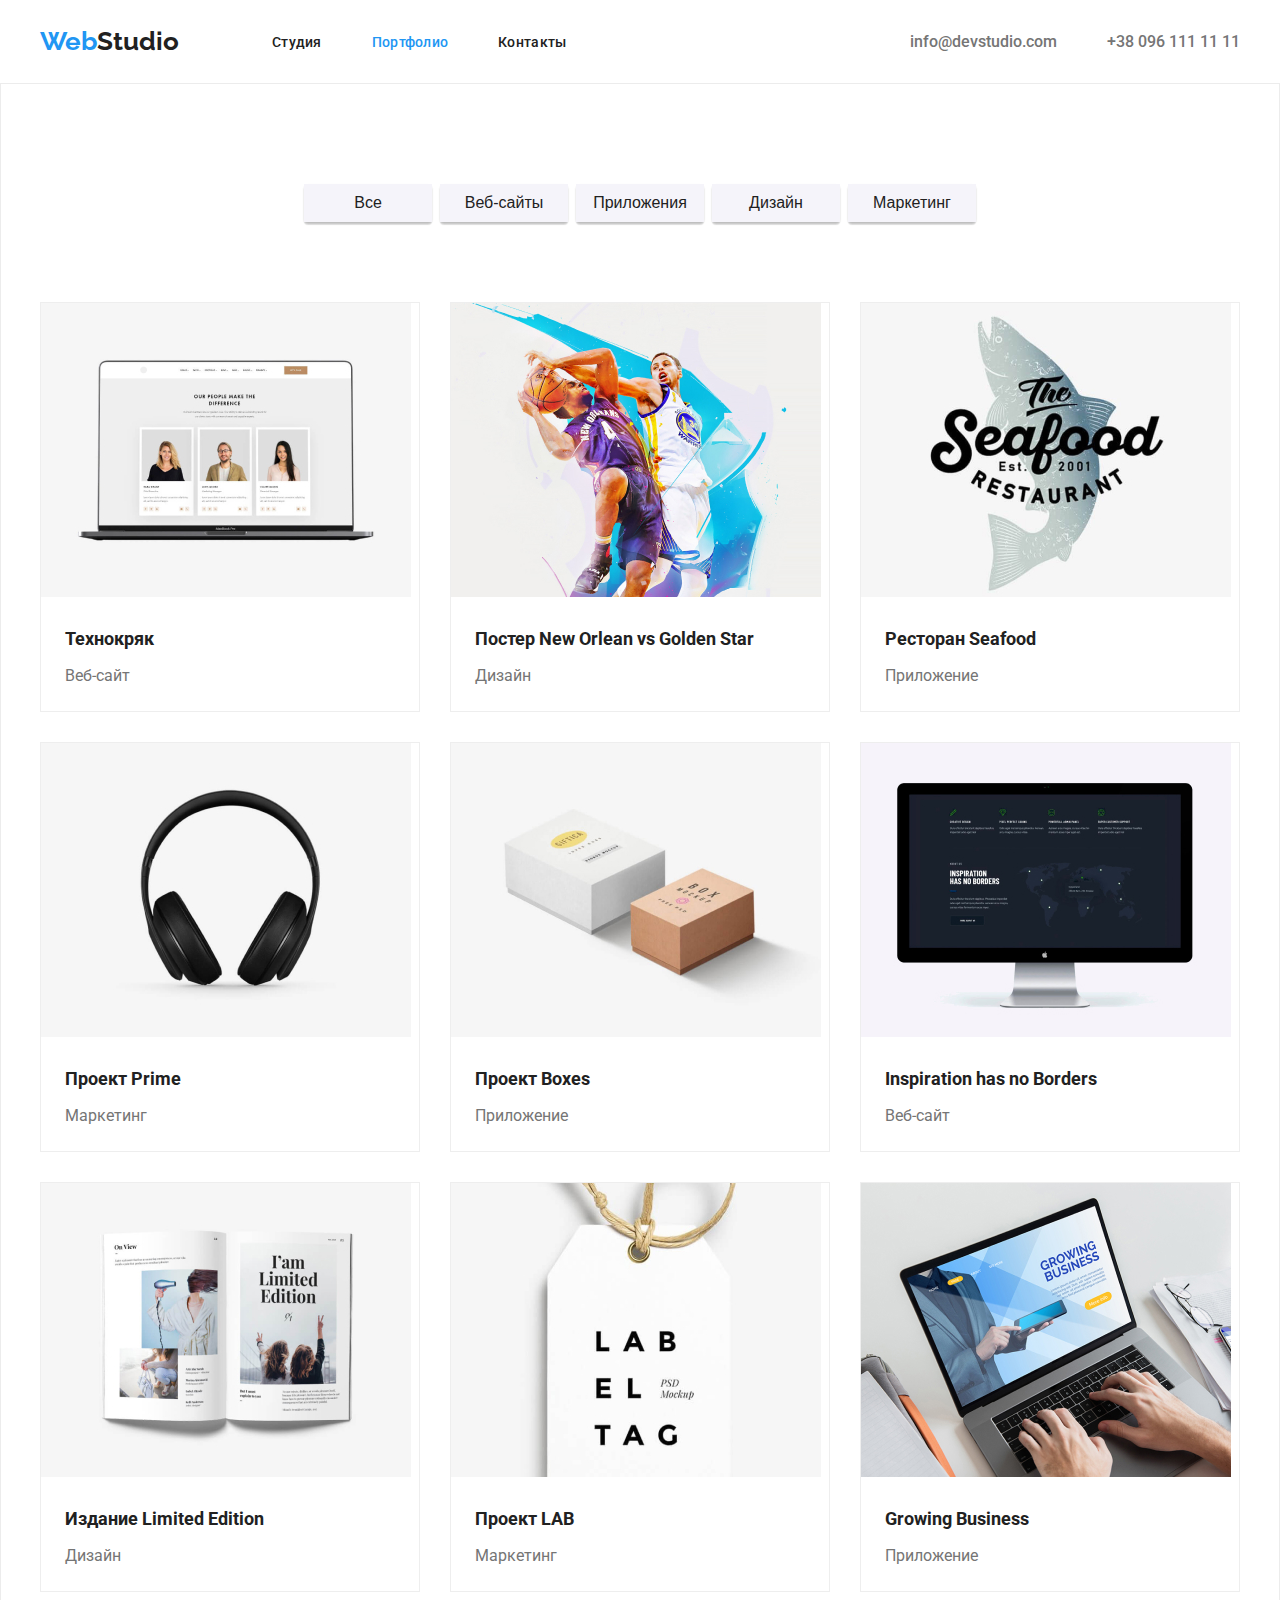
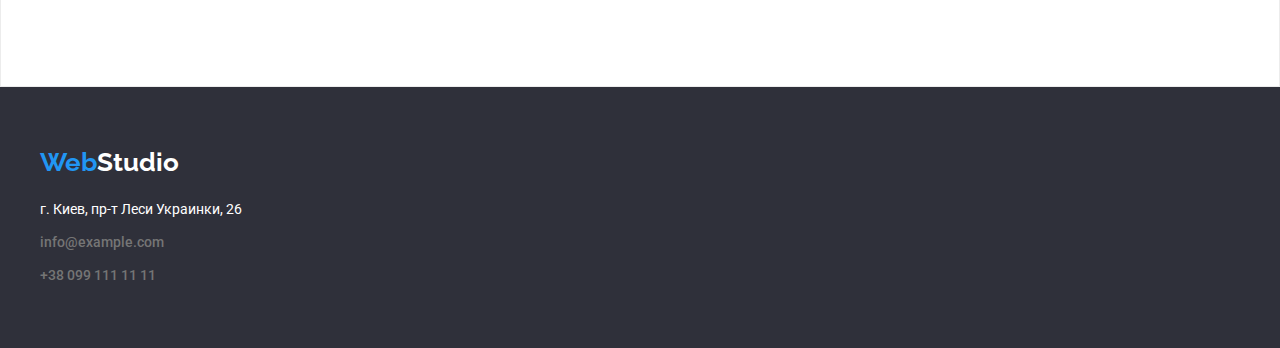
==== portfolio.html @ 423168de "delaet klonirovanie iz repoz. 03" ====
<!DOCTYPE html>
<html lang="en">

<head>
    <meta charset="UTF-8" />
    <meta name="viewport" content="width=device-width, initial-scale=1.0" />
    <title>portfolio</title>
    <link rel="stylesheet" href="https://cdnjs.cloudflare.com/ajax/libs/modern-normalize/1.0.0/modern-normalize.css"
        integrity="sha512-Zx6MlUMKSVJoQ+83OwhdILe8cSEsCzfqThJd7J/VA2UrK6Ctj85p+xzqfyuNXE5B1k25uUdmJ2OzItbBy9GHAQ=="
        crossorigin="anonymous" />
    <link href="https://fonts.googleapis.com/css2?family=Raleway:wght@700&family=Roboto:wght@400;500;700&display=swap"
        rel="stylesheet">
    <link rel="stylesheet" href="css/style.css" />
</head>

<body>
    
    <!--SHAPKA-->
    

    <header class="header">
        <div class="container">
        <div class="nav">
            <nav class="main-nav">
                <a href=""><span class="web">Web</span><span class="high-studio">Studio</span></a>
                <ul class="site-navi list">
                    <li class="item"><a class="link" href="./index.html">Студия</a></li>
                    <li class="item"><a class="link" href=""><span class="second-navi">Портфолио</span></a></li>
                    <li class="item"><a class="link" href="">Контакты</a></li>
                </ul>
            </nav>
            <ul class="link-type list">
                <li class="item"><a class="link" href="mailto:info@devstudio.com">info@devstudio.com</a></li>
                <li class="item"><a class="link" href="tel:+380961111111">+38 096 111 11 11</a></li>
            </ul>
        </div>
        </div>
    </header>
  



    
    <main>
        <!--PORTFOLIO-->
        <section class="primery-main">
            <div class="container">
                    
                        <h1 class="skryt">skroi menya</h1>
                        <ul class="main-list list">
                            <li class="main-item"><button class="main-list-filtr">Все</button></li>
                            <li class="main-item"><button class="main-list-filtr">Веб-сайты</button></li>
                            <li class="main-item"><button class="main-list-filtr">Приложения</button></li>
                            <li class="main-item"><button class="main-list-filtr">Дизайн</button></li>
                            <li class="main-item"><button class="main-list-filtr">Маркетинг</button></li>
                        </ul>
                
               <div class="div-foto">
                    <ul class="main-foto list">
                        <li><a href="">
                                <img src="./images/potrfolio/img.jpg" alt="фотки на ноутбуке">
                                <h2 class="tovar">Технокряк</h2>
                                <p class="put-tovara">Веб-сайт</p>
                            </a>
                        </li>
                        <li><a href="">
                                <img src="./images/potrfolio/img(1).jpg" alt="это баскетболисты">
                                <h2 class="tovar">Постер New Orlean vs Golden Star</h2>
                                <p class="put-tovara">Дизайн</p>
                            </a>
                        </li>
                        <li><a href="">
                                <img src="./images/potrfolio/img(2).jpg" alt="логотип ресторана">
                                <h2 class="tovar">Ресторан Seafood</h2>
                                <p class="put-tovara">Приложение</p>
                            </a>
                        </li>
                        <li><a href="">
                                <img src="./images/potrfolio/img(3).jpg" alt="наушники">
                                <h2 class="tovar">Проект Prime</h2>
                                <p class="put-tovara">Маркетинг</p>
                            </a>
                        </li>
                        <li><a href="">
                                <img src="./images/potrfolio/img(4).jpg" alt="коробки">
                                <h2 class="tovar">Проект Boxes</h2>
                                <p class="put-tovara">Приложение</p>
                            </a>
                        </li>
                        <li><a href="">
                                <img src="./images/potrfolio/img(5).jpg" alt="компьютр">
                                <h2 class="tovar">Inspiration has no Borders</h2>
                                <p class="put-tovara">Веб-сайт</p>
                            </a>
                        </li>
                        <li><a href="">
                                <img src="./images/potrfolio/img(6).jpg" alt="открытая книга">
                                <h2 class="tovar">Издание Limited Edition</h2>
                                <p class="put-tovara">Дизайн</p>
                            </a>
                        </li>
                        <li><a href="">
                                <img src="./images/potrfolio/img(7).jpg" alt="бумажная этикетка">
                                <h2 class="tovar">Проект LAB</h2>
                                <p class="put-tovara">Маркетинг</p>
                            </a>
                        </li>
                        <li><a href="">
                                <img src="./images/potrfolio/img(8).jpg" alt="рука на клавиатуре">
                                <h2 class="tovar">Growing Business</h2>
                                <p class="put-tovara">Приложение</p>
                            </a>
                        </li>
                    </ul>
               </div>
            </div>

        </section>
    </main>
    <!--KONEC-->

  
            <footer>
                <div class="container">
                    <a href="index.html"><span class="web">Web</span><span class="under-studio">Studio</span></a>
                    <address class="street">
                        г. Киев, пр-т Леси Украинки, 26
                        <ul class="link-info list">
                            <li><a class="link" href="mailto:info@example.com">info@example.com</a></li>
                            <li><a class="link" href="tel:+380961111111">+38 099 111 11 11</a></li>
                        </ul>
                    </address>
                </div>
            </footer>
       
</body>

</html>
---- css/style.css ----
.skryt {
  display: none;
}

body {
  margin: 0;
}

body {
  font-family: Roboto;
}

.container {
  width: 1200px;
  padding-left: 15px;
  padding-right: 15px;
  margin-left: auto;
  margin-right: auto;
}

:root {
  --primery-text-color: #757575;
  --primery-title-color: #212121;
  --logo-color: #2196f3;
}

.list {
  list-style-type: none;
}

h1,
h2,
h3,
h4,
h5,
h6 {
  font-family: Roboto;
}

.konec .link {
  font-style: normal;
}

a {
  font-family: Roboto;
  text-decoration: none;
}
.header {
  background-color: #fff;
}

.web {
  color: var(--logo-color);
  font-family: Raleway;
  font-weight: bold;
  font-size: 26px;
  line-height: 1.192;
}
.high-studio {
  color: var(--primery-title-color);
  font-family: Raleway;
  font-weight: bold;
  font-size: 26px;
  line-height: 1.192;
  margin-right: 93px;
}

.under-studio {
  color: #fff;
  font-family: Raleway;
  font-weight: bold;
  font-size: 26px;
  line-height: 1.192;
}

.nav {
  display: inline-block;
  display: flex;
  align-items: center;
}

.main-nav {
  display: flex;
  align-items: center;
}

.site-navi {
  display: flex;
  margin: 0;
  padding: 0;
}

.site-navi li {
  margin-right: 50px;
  padding-top: 32px;
  padding-bottom: 32px;
}

.site-navi .item:last-child {
  margin-right: 0;
}

.site-navi a {
  color: var(--primery-title-color);
}

.site-navi .link {
  font-weight: 500;
  font-size: 14px;
  line-height: 1.142;
  letter-spacing: 0.02em;
}

.site-navi .link:hover,
.link-type .link:focus {
  color: var(--logo-color);
}

.link-type {
  display: flex;
  margin-left: auto;
  margin-top: 0;
  margin-bottom: 0;
  padding-left: 0;
}

.link-type .link {
  font-weight: 500;
}

.link-type .item {
  margin-right: 50px;
}

.link-type .item:last-child {
  margin-right: 0;
}

.first-navi {
  color: var(--logo-color);
}

.second-navi {
  color: var(--logo-color);
}

.link-type a {
  color: var(--primery-text-color);
}

.link-type .link:hover,
.link-type .link:focus {
  color: var(--logo-color);
}

.primery-section {
  background-color: #2f303a;
}
.primery-section .order {
  color: #fff;
  background-color: var(--logo-color);
}

.order {
  padding: 10px 32px;
  border-radius: 5px;
  border: transparent;
  margin-bottom: 210px;
}

.order-type {
  text-align: center;
  margin-top: 30px;
}

.primery-div {
  width: 1230px;
  align-items: center;
  padding-left: 15px;
  padding-right: 15px;
}

.primery-title {
  font-weight: 900;
  font-size: 44px;
  line-height: 1.363;
  color: #fff;
  text-align: center;
  margin-top: 0;
  margin-bottom: 0;
  padding-top: 200px;
}

.second-section {
  background-color: #fff;
  padding-top: 94px;
  padding-bottom: 94px;
}

.second-list {
  display: flex;
  margin: 0;
  padding: 0;
}

.second-list li {
  margin-right: 30px;
}

.second-list h3 {
  width: 270px;
}

.second-list li:last-child {
  margin-right: 0;
}

.second-container {
  width: 1230px;
  padding-left: 15px;
  padding-right: 15px;
  margin: auto;
}

.second-title {
  font-weight: bold;
  font-size: 14px;
  line-height: 1.142;
}

.second-text {
  font-weight: normal;
  font-size: 14px;
  line-height: 1.714;
}

.foto-section {
  background-color: #fff;
  padding-bottom: 94px;
}

.second-big-title {
  margin-top: 0;
  margin-bottom: 0;
  font-weight: bold;
  font-size: 36px;
  line-height: 1.166;
  text-align: center;
  padding-bottom: 50px;
}

.second-item {
  display: flex;
  margin: 0;
  padding: 0;
  padding-inline-start: 0;
}

.second-item .item {
  margin-right: 30px;
}

.second-item .item:last-child {
  margin-right: 0;
}

.tretii-section {
  background-color: #f5f4fa;
  padding-top: 94px;
  padding-bottom: 94px;
}

.tretii-div {
  width: 1230px;
  padding-left: 15px;
  padding-right: 15px;
  margin: auto;
  align-items: center;
}

.tretii-section h2 {
  margin-top: 0;
  margin-bottom: 0;
  text-align: center;
  font-weight: bold;
  font-size: 36px;
  line-height: 1.166;
  text-align: center;
  padding-bottom: 50px;
}

.tretii-list {
  display: flex;
  margin: 0;
  padding: 0;
  align-items: center;
}

.team-item {
  margin-right: 30px;
  background-color: #fff;
  padding-bottom: 30px;
}

.team-item:last-child {
  margin-right: 0;
}

.name-title {
  margin-top: 0;
  margin-bottom: 0;
  text-align: center;
  padding-top: 30px;
  padding-bottom: 10px;
}

.name-text {
  margin-top: 0;
  margin-bottom: 0;
  text-align: center;
}

.name-title {
  font-weight: 500;
  font-size: 16px;
  line-height: 1.187;
}

.name-text {
  font-size: 16px;
  line-height: 1.187;
}

h2,
h3 {
  color: var(--primery-title-color);
}

p {
  color: var(--primery-text-color);
}

.primery-main {
  background-color: #fff;
  border: 1px solid #ececec;
  padding-top: 100px;

  padding-bottom: 94px;
}

.primery-div {
  width: 1230px;
  padding-left: 15px;
  padding-right: 15px;
  margin-right: auto;
  margin-left: auto;
}

.main-list {
  display: flex;
  margin: 0;
  padding: 0;
  justify-content: center;
}

.main-list li {
  box-shadow: 0px 3px 1px rgba(0, 0, 0, 0.1), 0px 1px 2px rgba(0, 0, 0, 0.08),
    0px 2px 2px rgba(0, 0, 0, 0.12);
  border-radius: 4px;
  margin-right: 8px;
}

.main-list li:last-child {
  margin-right: 0;
}

.main-list-filtr {
  width: 128px;
  height: 38px;
  font-weight: 500;
  font-size: 16px;
  line-height: 1.625;
  background-color: #f5f4fa;
  color: var(--primery-title-color);
  border: transparent;
  align-items: center;
}

.main-foto {
  display: flex;
  flex-wrap: wrap;
  margin: 0;
  padding-top: 50px;
  padding-left: 0;
  padding-right: 0;
  padding-bottom: 0;
}

.main-foto li {
  width: calc((100% - 60px) / 3);
  margin-right: 30px;
  margin-top: 30px;
  padding-bottom: 20px;
  background: #ffffff;
  border: 1px solid #eeeeee;
  box-sizing: border-box;
}

.main-foto li:nth-child(3n) {
  margin-right: 0;
}

.tovar {
  font-weight: bold;
  font-size: 18px;
  line-height: 2;
  margin-top: 0;
  margin-bottom: 0;
  padding-top: 20px;
  padding-bottom: 4px;
  padding-left: 24px;
  padding-right: 24px;
}

.put-tovara {
  font-size: 16px;
  line-height: 1.875;
  margin-top: 0;
  margin-bottom: 0;
  padding-left: 24px;
  padding-right: 24px;
}

.main-list-filtr:hover,
.main-list-filtr:focus {
  background-color: var(--logo-color);
  color: #fff;
}

footer {
  background-color: #2f303a;
  padding-bottom: 60px;
  padding-top: 60px;
}

.konec-div {
  padding-left: 15px;
  padding-right: 15px;
  margin: auto;
  padding-top: 60px;
}

address {
  font-style: normal;
}

.konec .link {
  font-style: normal;
}

.street {
  color: #fff;
  font-size: 14px;
  line-height: 1.714;
  padding-top: 20px;
  padding-bottom: 0;
  border-bottom: 0px;
}

.link-info {
  margin-top: 0;
  margin-bottom: 0;
  padding-left: 0;
}

.link-info .link {
  color: var(--primery-text-color);
  font-weight: 500;
  font-size: 14px;
  line-height: 1.714;
}

.link-info li {
  padding-top: 9px;
}

.link-info .link:hover,
.link-info .link:focus {
  color: var(--logo-color);
}
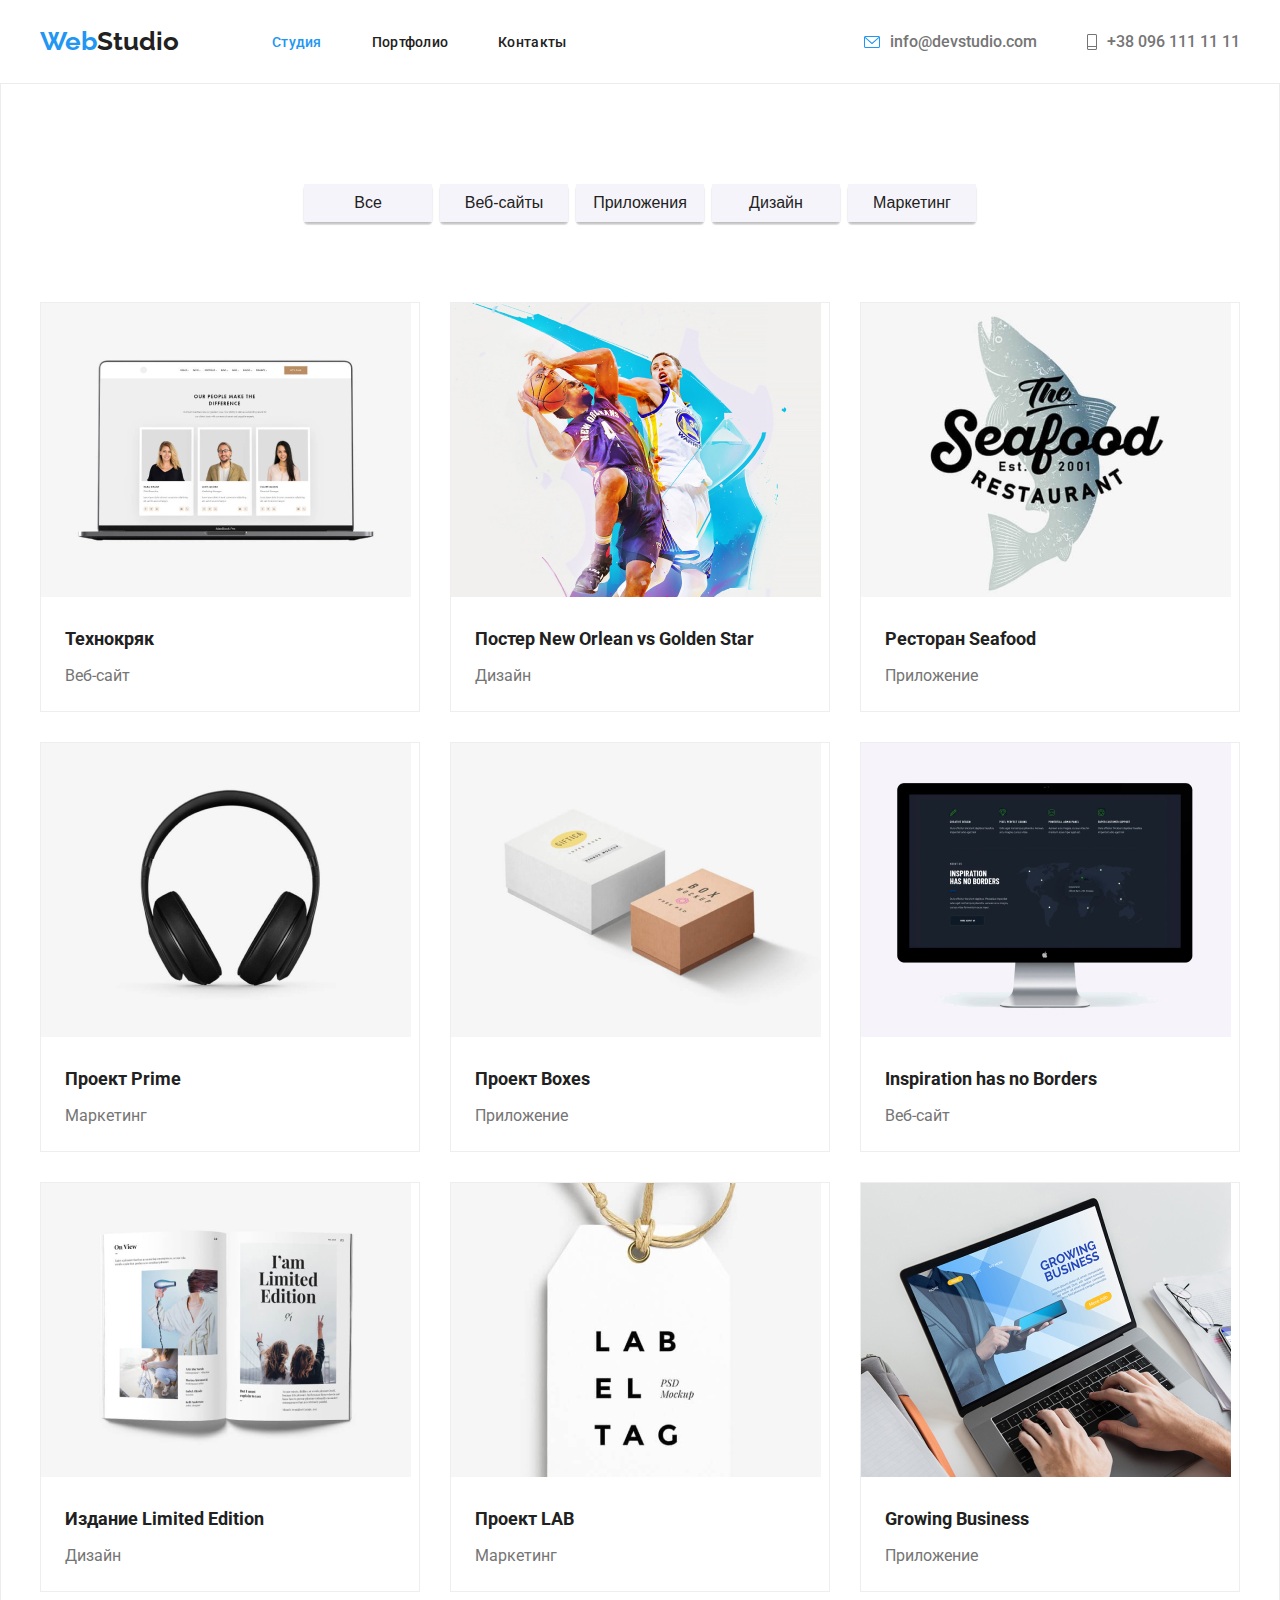
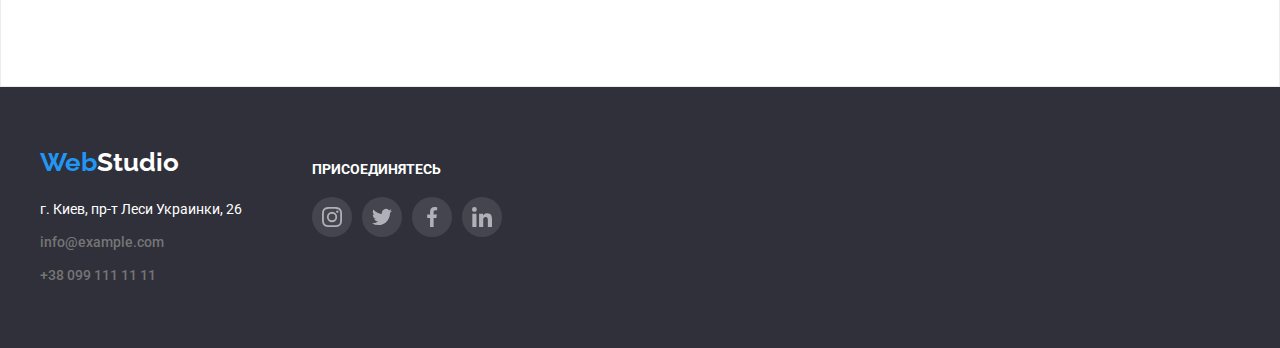
==== commit 82632528: "delaet tak, 4toby ikonki pokazyvali 4erez css -> "bgi"" ====
--- a/portfolio.html
+++ b/portfolio.html
@@ -20,20 +20,21 @@
 
     <header class="header">
         <div class="container">
-        <div class="nav">
-            <nav class="main-nav">
-                <a href=""><span class="web">Web</span><span class="high-studio">Studio</span></a>
-                <ul class="site-navi list">
-                    <li class="item"><a class="link" href="./index.html">Студия</a></li>
-                    <li class="item"><a class="link" href=""><span class="second-navi">Портфолио</span></a></li>
-                    <li class="item"><a class="link" href="">Контакты</a></li>
+    
+            <div class="nav">
+                <nav class="main-nav">
+                    <a href=""><span class="web">Web</span><span class="high-studio">Studio</span></a>
+                    <ul class="site-navi list">
+                        <li class="item"><a class="link" href="./index.html"><span class="first-navi">Студия</span></a></li>
+                        <li class="item"><a class="link" href="">Портфолио</a></li>
+                        <li class="item"><a class="link" href="">Контакты</a></li>
+                    </ul>
+                </nav>
+                <ul class="link-type list">
+                    <li class="item-info"><a class="link" href="mailto:info@devstudio.com">info@devstudio.com</a></li>
+                    <li class="item-info"><a class="link" href="tel:+380961111111">+38 096 111 11 11</a></li>
                 </ul>
-            </nav>
-            <ul class="link-type list">
-                <li class="item"><a class="link" href="mailto:info@devstudio.com">info@devstudio.com</a></li>
-                <li class="item"><a class="link" href="tel:+380961111111">+38 096 111 11 11</a></li>
-            </ul>
-        </div>
+            </div>
         </div>
     </header>
   
@@ -120,8 +121,10 @@
     <!--KONEC-->
 
   
-            <footer>
-                <div class="container">
+        <footer>
+            <div class="container flexbox">
+        
+                <div class="content-box">
                     <a href="index.html"><span class="web">Web</span><span class="under-studio">Studio</span></a>
                     <address class="street">
                         г. Киев, пр-т Леси Украинки, 26
@@ -130,8 +133,23 @@
                             <li><a class="link" href="tel:+380961111111">+38 099 111 11 11</a></li>
                         </ul>
                     </address>
+        
                 </div>
-            </footer>
+                <div class="social-link content-box">
+                    <p>ПРИCОЕДИНЯТЕCЬ</p>
+                    <ul class="social-footer list">
+                        <li><a class="social-link-instagram" target="_blanck" href=""></a>
+                        </li>
+                        <li><a class="social-link-twitter" target="_blanck" href=""></a>
+                        </li>
+                        <li><a class="social-link-facebook" target="_blanck" href=""></a>
+                        </li>
+                        <li><a class="social-link-linkedin" target="_blanck" href=""></a>
+                        </li>
+                    </ul>
+                </div>
+            </div>
+        </footer>
        
 </body>
 
--- a/css/style.css
+++ b/css/style.css
@@ -37,6 +37,15 @@
   font-family: Roboto;
 }
 
+h2,
+h3 {
+  color: var(--primery-title-color);
+}
+
+p {
+  color: var(--primery-text-color);
+}
+
 .konec .link {
   font-style: normal;
 }
@@ -128,11 +137,38 @@
   font-weight: 500;
 }
 
-.link-type .item {
+.item-info {
+  display: flex;
+  align-items: center;
+}
+
+.item-info::before {
+  margin-right: 10px;
+  content: "";
+  background-size: contain;
+  background-position: center;
+  background-repeat: no-repeat;
+}
+
+.item-info:nth-child(1)::before {
+  display: inline-block;
+  width: 16px;
+  height: 12px;
+  background-image: url("../images/konvert.svg");
+}
+
+.item-info:nth-child(2)::before {
+  display: inline-block;
+  width: 10px;
+  height: 16px;
+  background-image: url("../images/tel.svg");
+}
+
+.link-type .item-info {
   margin-right: 50px;
 }
 
-.link-type .item:last-child {
+.link-type .item-info:last-child {
   margin-right: 0;
 }
 
@@ -154,7 +190,15 @@
 }
 
 .primery-section {
-  background-color: #2f303a;
+  max-width: 1600px;
+  height: 600px;
+  margin-left: auto;
+  margin-right: auto;
+  background-image: url("../images/overlay.jpg");
+  background-color: rgba(47, 48, 58, 0.4);
+  background-repeat: no-repeat;
+  background-position: center;
+  background-size: cover;
 }
 .primery-section .order {
   color: #fff;
@@ -165,7 +209,8 @@
   padding: 10px 32px;
   border-radius: 5px;
   border: transparent;
-  margin-bottom: 210px;
+  margin-bottom: 214px;
+  cursor: pointer;
 }
 
 .order-type {
@@ -215,6 +260,34 @@
   margin-right: 0;
 }
 
+.second-icon::before {
+  display: block;
+  background-color: #f5f4fa;
+  height: 120px;
+  content: "";
+  background-size: auto;
+  background-repeat: no-repeat;
+  background-position: center;
+  margin-bottom: 30px;
+  padding: 25px 102px;
+}
+
+.second-icon:nth-child(1)::before {
+  background-image: url("../images/antenna.svg");
+}
+
+.second-icon:nth-child(2)::before {
+  background-image: url("../images/clock.svg");
+}
+
+.second-icon:nth-child(3)::before {
+  background-image: url("../images/diagramm.svg");
+}
+
+.second-icon:nth-child(4)::before {
+  background-image: url("../images/astronavt.svg");
+}
+
 .second-container {
   width: 1230px;
   padding-left: 15px;
@@ -296,6 +369,70 @@
   align-items: center;
 }
 
+.social {
+  display: flex;
+}
+
+.social .icon-instagram {
+  display: block;
+  width: 20px;
+  height: 20px;
+  padding: 0;
+  border: 0;
+  background-repeat: no-repeat;
+  background-position: center;
+  background-image: url("../images/instagram.svg");
+}
+
+.social .icon-twitter {
+  display: block;
+  width: 20px;
+  height: 20px;
+  padding: 0;
+  border: 0;
+  background-repeat: no-repeat;
+  background-position: center;
+  background-image: url("../images/twitter.svg");
+}
+
+.social .icon-facebook {
+  display: block;
+  width: 20px;
+  height: 20px;
+  padding: 0;
+  border: 0;
+  background-repeat: no-repeat;
+  background-position: center;
+  background-image: url("../images/facebook.svg");
+}
+
+.social .icon-linkedin {
+  display: block;
+  width: 20px;
+  height: 20px;
+  padding: 0;
+  border: 0;
+  background-repeat: no-repeat;
+  background-position: center;
+  background-image: url("../images/linkedin.svg");
+}
+
+.social li {
+  padding: 12px 12px;
+  margin-top: 16px;
+  margin-bottom: 0;
+  border-radius: 50%;
+}
+
+.social li:hover,
+.social li:focus {
+  background-color: var(--logo-color);
+}
+
+.social li:not(:last-child) {
+  margin-right: 10px;
+}
+
 .team-item {
   margin-right: 30px;
   background-color: #fff;
@@ -331,13 +468,108 @@
   line-height: 1.187;
 }
 
-h2,
-h3 {
-  color: var(--primery-title-color);
-}
-
-p {
-  color: var(--primery-text-color);
+.client {
+  padding-top: 94px;
+  padding-bottom: 94px;
+}
+
+.client h2 {
+  margin-top: 0;
+  margin-bottom: 0;
+  font-weight: bold;
+  font-size: 36px;
+  line-height: 1.166;
+  text-align: center;
+}
+
+.logo-icons {
+  display: flex;
+  padding-left: 0;
+  justify-content: center;
+  margin-bottom: 0;
+  margin-top: 50px;
+  margin-right: auto;
+  margin-left: auto;
+}
+
+.company-icons1 {
+  display: inline-block;
+  width: 170px;
+  height: 90px;
+  background-image: url(../images/logo1.svg);
+  background-repeat: no-repeat;
+  background-size: 40px;
+  border: 1px solid #afb1b8;
+  border-radius: 4px;
+  background-position: center;
+}
+
+.company-icons2 {
+  display: inline-block;
+  width: 170px;
+  height: 90px;
+  background-image: url(../images/logo2.svg);
+  background-repeat: no-repeat;
+  background-size: 40px;
+  border: 1px solid #afb1b8;
+  border-radius: 4px;
+  background-position: center;
+}
+
+.company-icons3 {
+  display: inline-block;
+  width: 170px;
+  height: 90px;
+  background-image: url(../images/logo3.svg);
+  background-repeat: no-repeat;
+  background-size: 40px;
+  border: 1px solid #afb1b8;
+  border-radius: 4px;
+  background-position: center;
+}
+
+.company-icons4 {
+  display: inline-block;
+  width: 170px;
+  height: 90px;
+  background-image: url(../images/logo4.svg);
+  background-repeat: no-repeat;
+  background-size: 70px;
+  border: 1px solid #afb1b8;
+  border-radius: 4px;
+  background-position: center;
+}
+
+.company-icons5 {
+  display: inline-block;
+  width: 170px;
+  height: 90px;
+  background-image: url(../images/logo5.svg);
+  background-repeat: no-repeat;
+  background-size: 50px;
+  border: 1px solid #afb1b8;
+  border-radius: 4px;
+  background-position: center;
+}
+
+.company-icons6 {
+  display: inline-block;
+  width: 170px;
+  height: 90px;
+  background-image: url(../images/logo6.svg);
+  background-repeat: no-repeat;
+  background-size: 70px;
+  border: 1px solid #afb1b8;
+  border-radius: 4px;
+  background-position: center;
+}
+
+.logo-icons li:not(:last-child) {
+  margin-right: 10px;
+}
+
+.logo-icons li:hover {
+  color: var(--logo-color);
 }
 
 .primery-main {
@@ -384,6 +616,7 @@
   color: var(--primery-title-color);
   border: transparent;
   align-items: center;
+  cursor: pointer;
 }
 
 .main-foto {
@@ -458,6 +691,113 @@
   font-style: normal;
 }
 
+.flexbox {
+  display: flex;
+  justify-content: flex-start;
+}
+
+.content-box {
+  align-items: center;
+}
+
+.social-link {
+  margin: 0;
+  padding: 0;
+}
+
+.social-link p {
+  margin-bottom: 0;
+  font-weight: 700;
+  font-size: 14px;
+  line-height: 1.145;
+  color: #fff;
+}
+
+.social-footer {
+  margin: 0;
+}
+
+.social-link-instagram {
+  display: inline-block;
+  width: 40px;
+  height: 40px;
+  margin-top: 20px;
+  background-image: url(../images/instagram.svg);
+  background-repeat: no-repeat;
+  background-size: 20px;
+  background-position: center;
+  border-radius: 50%;
+  background-color: rgba(255, 255, 255, 0.1);
+}
+
+.social-link-twitter {
+  display: inline-block;
+  width: 40px;
+  height: 40px;
+  margin-top: 20px;
+  background-image: url(../images/twitter.svg);
+  background-repeat: no-repeat;
+  background-size: 20px;
+  background-position: center;
+  border-radius: 50%;
+  background-color: rgba(255, 255, 255, 0.1);
+}
+
+.social-link-facebook {
+  display: inline-block;
+  width: 40px;
+  height: 40px;
+  margin-top: 20px;
+  background-image: url(../images/facebook.svg);
+  background-repeat: no-repeat;
+  background-size: 20px;
+  background-position: center;
+  border-radius: 50%;
+  background-color: rgba(255, 255, 255, 0.1);
+}
+
+.social-link-linkedin {
+  display: inline-block;
+  width: 40px;
+  height: 40px;
+  margin-top: 20px;
+  background-image: url(../images/linkedin.svg);
+  background-repeat: no-repeat;
+  background-size: 20px;
+  background-position: center;
+  border-radius: 50%;
+  background-color: rgba(255, 255, 255, 0.1);
+}
+
+.social-link-instagram:hover,
+.social-link-instagram:focus {
+  background-color: var(--logo-color);
+}
+
+.social-link-twitter:hover,
+.social-link-twitter:focus {
+  background-color: var(--logo-color);
+}
+
+.social-link-facebook:hover,
+.social-link-facebook:focus {
+  background-color: var(--logo-color);
+}
+
+.social-link-linkedin:hover,
+.social-link-linkedin:focus {
+  background-color: var(--logo-color);
+}
+
+.social-footer li:not(:last-child) {
+  margin-right: 10px;
+}
+
+.social-footer {
+  display: flex;
+  padding-left: 0;
+}
+
 .street {
   color: #fff;
   font-size: 14px;
@@ -465,6 +805,7 @@
   padding-top: 20px;
   padding-bottom: 0;
   border-bottom: 0px;
+  margin-right: 70px;
 }
 
 .link-info {
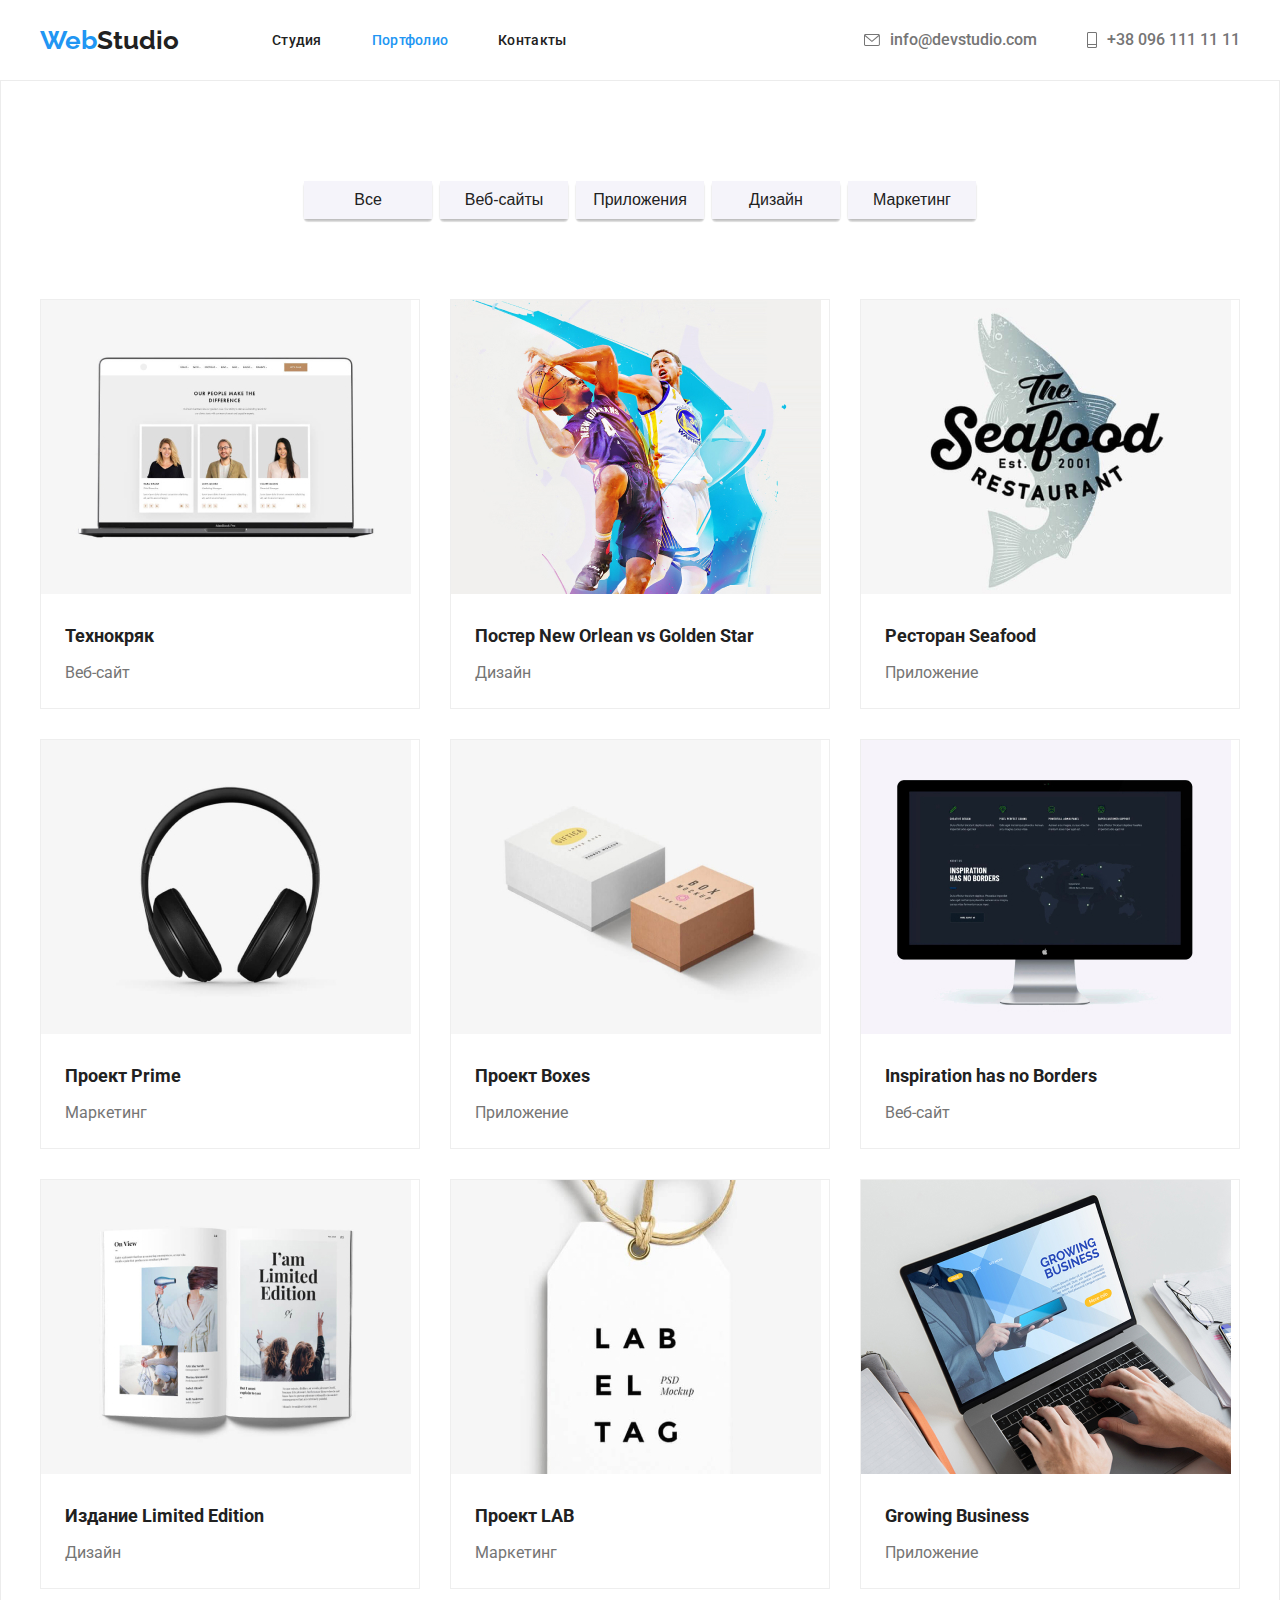
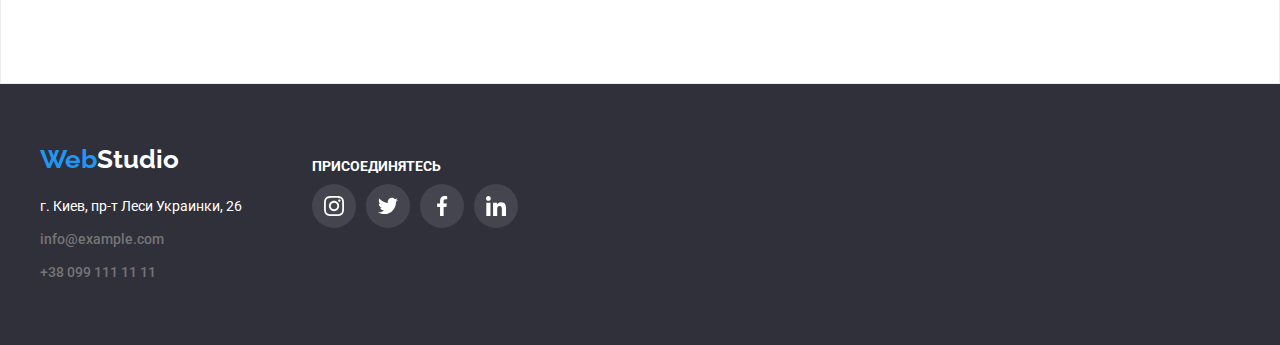
==== commit 5fbcf96b: "dobavlyaet gradient" ====
--- a/portfolio.html
+++ b/portfolio.html
@@ -25,38 +25,50 @@
                 <nav class="main-nav">
                     <a href=""><span class="web">Web</span><span class="high-studio">Studio</span></a>
                     <ul class="site-navi list">
-                        <li class="item"><a class="link" href="./index.html"><span class="first-navi">Студия</span></a></li>
-                        <li class="item"><a class="link" href="">Портфолио</a></li>
+                        <li class="item"><a class="link" href="./index.html">Студия</a></li>
+                        <li class="item"><a class="link" href=""><span class="second-navi">Портфолио</span></a></li>
                         <li class="item"><a class="link" href="">Контакты</a></li>
                     </ul>
                 </nav>
                 <ul class="link-type list">
-                    <li class="item-info"><a class="link" href="mailto:info@devstudio.com">info@devstudio.com</a></li>
-                    <li class="item-info"><a class="link" href="tel:+380961111111">+38 096 111 11 11</a></li>
+                    <li class="item-info">
+    
+                        <a class="link" href="mailto:info@devstudio.com">
+                            <svg class="link-icon" width="16" height="12">
+                                <use href="./images/sprite.svg#konvert"></use>
+                            </svg>info@devstudio.com</a></li>
+    
+    
+    
+                    <li class="item-info">
+                        <a class="link" href="tel:+380961111111">
+                            <svg class="link-icon" width="10" height="16">
+                                <use href="./images/sprite.svg#tel"></use>
+                            </svg>+38 096 111 11 11</a></li>
                 </ul>
             </div>
         </div>
     </header>
-  
-
-
-
+    
+    
+    
+    
     
     <main>
         <!--PORTFOLIO-->
         <section class="primery-main">
             <div class="container">
-                    
-                        <h1 class="skryt">skroi menya</h1>
-                        <ul class="main-list list">
-                            <li class="main-item"><button class="main-list-filtr">Все</button></li>
-                            <li class="main-item"><button class="main-list-filtr">Веб-сайты</button></li>
-                            <li class="main-item"><button class="main-list-filtr">Приложения</button></li>
-                            <li class="main-item"><button class="main-list-filtr">Дизайн</button></li>
-                            <li class="main-item"><button class="main-list-filtr">Маркетинг</button></li>
-                        </ul>
-                
-               <div class="div-foto">
+    
+                <h1 class="skryt">skroi menya</h1>
+                <ul class="main-list list">
+                    <li class="main-item"><button class="main-list-filtr">Все</button></li>
+                    <li class="main-item"><button class="main-list-filtr">Веб-сайты</button></li>
+                    <li class="main-item"><button class="main-list-filtr">Приложения</button></li>
+                    <li class="main-item"><button class="main-list-filtr">Дизайн</button></li>
+                    <li class="main-item"><button class="main-list-filtr">Маркетинг</button></li>
+                </ul>
+    
+                <div class="div-foto">
                     <ul class="main-foto list">
                         <li><a href="">
                                 <img src="./images/potrfolio/img.jpg" alt="фотки на ноутбуке">
@@ -113,44 +125,59 @@
                             </a>
                         </li>
                     </ul>
-               </div>
+                </div>
             </div>
-
+    
         </section>
     </main>
     <!--KONEC-->
-
-  
-        <footer>
-            <div class="container flexbox">
-        
-                <div class="content-box">
-                    <a href="index.html"><span class="web">Web</span><span class="under-studio">Studio</span></a>
-                    <address class="street">
-                        г. Киев, пр-т Леси Украинки, 26
-                        <ul class="link-info list">
-                            <li><a class="link" href="mailto:info@example.com">info@example.com</a></li>
-                            <li><a class="link" href="tel:+380961111111">+38 099 111 11 11</a></li>
-                        </ul>
-                    </address>
-        
-                </div>
-                <div class="social-link content-box">
-                    <p>ПРИCОЕДИНЯТЕCЬ</p>
-                    <ul class="social-footer list">
-                        <li><a class="social-link-instagram" target="_blanck" href=""></a>
-                        </li>
-                        <li><a class="social-link-twitter" target="_blanck" href=""></a>
-                        </li>
-                        <li><a class="social-link-facebook" target="_blanck" href=""></a>
-                        </li>
-                        <li><a class="social-link-linkedin" target="_blanck" href=""></a>
-                        </li>
+    
+    
+    <footer>
+        <div class="container flexbox">
+    
+            <div class="content-box">
+                <a href="index.html"><span class="web">Web</span><span class="under-studio">Studio</span></a>
+                <address class="street">
+                    г. Киев, пр-т Леси Украинки, 26
+                    <ul class="link-info list">
+                        <li><a class="link" href="mailto:info@example.com">info@example.com</a></li>
+                        <li><a class="link" href="tel:+380961111111">+38 099 111 11 11</a></li>
                     </ul>
-                </div>
+                </address>
+    
             </div>
-        </footer>
-       
-</body>
-
-</html>+            <div class="social-link content-box">
+                <p>ПРИCОЕДИНЯТЕCЬ</p>
+    
+                <ul class="social-footer list">
+                    <li><a class="footer-icons" href="">
+                            <svg class="social-icon" width="20px" height="20px">
+                                <use href="./images/sprite.svg#instagram"></use>
+                            </svg></a></li>
+    
+                    <li><a class="footer-icons" href="">
+                            <svg class="social-icon" width="20px" height="20px">
+                                <use href="./images/sprite.svg#twitter"></use>
+                            </svg></a></li>
+    
+                    <li><a class="footer-icons" href="">
+                            <svg class="social-icon" width="20px" height="20px">
+                                <use href="./images/sprite.svg#facebook"></use>
+                            </svg></a></li>
+    
+                    <li><a class="footer-icons" href="">
+                            <svg class="social-icon" width="20px" height="20px">
+                                <use href="./images/sprite.svg#linkedin"></use>
+                            </svg></a></li>
+    
+                </ul>
+    
+    
+            </div>
+        </div>
+    </footer>
+    
+    </body>
+    
+    </html>--- a/css/style.css
+++ b/css/style.css
@@ -142,29 +142,23 @@
   align-items: center;
 }
 
-.item-info::before {
+.link {
+  display: flex;
+  align-items: center;
+  fill: #757575;
+}
+
+.link-icon {
   margin-right: 10px;
-  content: "";
-  background-size: contain;
-  background-position: center;
-  background-repeat: no-repeat;
-}
-
-.item-info:nth-child(1)::before {
-  display: inline-block;
-  width: 16px;
-  height: 12px;
-  background-image: url("../images/konvert.svg");
-}
-
-.item-info:nth-child(2)::before {
-  display: inline-block;
-  width: 10px;
-  height: 16px;
-  background-image: url("../images/tel.svg");
-}
-
-.link-type .item-info {
+}
+
+.link:hover,
+.link:focus {
+  color: var(--logo-color);
+  fill: var(--logo-color);
+}
+
+.item-info {
   margin-right: 50px;
 }
 
@@ -182,11 +176,6 @@
 
 .link-type a {
   color: var(--primery-text-color);
-}
-
-.link-type .link:hover,
-.link-type .link:focus {
-  color: var(--logo-color);
 }
 
 .primery-section {
@@ -194,12 +183,17 @@
   height: 600px;
   margin-left: auto;
   margin-right: auto;
-  background-image: url("../images/overlay.jpg");
-  background-color: rgba(47, 48, 58, 0.4);
+  background-image: linear-gradient(
+      to right,
+      rgba(47, 48, 58, 0.4),
+      rgba(47, 48, 58, 0.4)
+    ),
+    url("../images/overlay.jpg");
   background-repeat: no-repeat;
   background-position: center;
   background-size: cover;
 }
+
 .primery-section .order {
   color: #fff;
   background-color: var(--logo-color);
@@ -260,32 +254,14 @@
   margin-right: 0;
 }
 
-.second-icon::before {
-  display: block;
+.second-skills {
+  display: flex;
+  justify-content: center;
+  align-items: center;
+  border-radius: 4px;
+  width: 270px;
+  height: 120px;
   background-color: #f5f4fa;
-  height: 120px;
-  content: "";
-  background-size: auto;
-  background-repeat: no-repeat;
-  background-position: center;
-  margin-bottom: 30px;
-  padding: 25px 102px;
-}
-
-.second-icon:nth-child(1)::before {
-  background-image: url("../images/antenna.svg");
-}
-
-.second-icon:nth-child(2)::before {
-  background-image: url("../images/clock.svg");
-}
-
-.second-icon:nth-child(3)::before {
-  background-image: url("../images/diagramm.svg");
-}
-
-.second-icon:nth-child(4)::before {
-  background-image: url("../images/astronavt.svg");
 }
 
 .second-container {
@@ -296,12 +272,15 @@
 }
 
 .second-title {
+  margin-top: 30px;
+  margin-bottom: 10px;
   font-weight: bold;
   font-size: 14px;
   line-height: 1.142;
 }
 
 .second-text {
+  margin: 0;
   font-weight: normal;
   font-size: 14px;
   line-height: 1.714;
@@ -371,62 +350,32 @@
 
 .social {
   display: flex;
-}
-
-.social .icon-instagram {
-  display: block;
-  width: 20px;
-  height: 20px;
-  padding: 0;
-  border: 0;
-  background-repeat: no-repeat;
-  background-position: center;
-  background-image: url("../images/instagram.svg");
-}
-
-.social .icon-twitter {
-  display: block;
-  width: 20px;
-  height: 20px;
-  padding: 0;
-  border: 0;
-  background-repeat: no-repeat;
-  background-position: center;
-  background-image: url("../images/twitter.svg");
-}
-
-.social .icon-facebook {
-  display: block;
-  width: 20px;
-  height: 20px;
-  padding: 0;
-  border: 0;
-  background-repeat: no-repeat;
-  background-position: center;
-  background-image: url("../images/facebook.svg");
-}
-
-.social .icon-linkedin {
-  display: block;
-  width: 20px;
-  height: 20px;
-  padding: 0;
-  border: 0;
-  background-repeat: no-repeat;
-  background-position: center;
-  background-image: url("../images/linkedin.svg");
+  padding: 0;
+  margin-top: 0;
+  margin-bottom: 0;
+  justify-content: center;
+}
+
+.icons {
+  display: inline-flex;
+  justify-content: center;
+  align-items: center;
+  width: 44px;
+  height: 44px;
+  border-radius: 50%;
+  fill: #afb1b8;
+}
+
+.icons:hover,
+.icons:focus {
+  fill: #ffffff;
+  background-color: var(--logo-color);
 }
 
 .social li {
-  padding: 12px 12px;
   margin-top: 16px;
   margin-bottom: 0;
   border-radius: 50%;
-}
-
-.social li:hover,
-.social li:focus {
-  background-color: var(--logo-color);
 }
 
 .social li:not(:last-child) {
@@ -457,7 +406,7 @@
   text-align: center;
 }
 
-.name-title {
+.social .name-title {
   font-weight: 500;
   font-size: 16px;
   line-height: 1.187;
@@ -492,82 +441,22 @@
   margin-left: auto;
 }
 
-.company-icons1 {
+.company-icons {
   display: inline-block;
+  display: flex;
+  justify-content: center;
+  align-items: center;
   width: 170px;
   height: 90px;
-  background-image: url(../images/logo1.svg);
-  background-repeat: no-repeat;
-  background-size: 40px;
   border: 1px solid #afb1b8;
   border-radius: 4px;
-  background-position: center;
-}
-
-.company-icons2 {
-  display: inline-block;
-  width: 170px;
-  height: 90px;
-  background-image: url(../images/logo2.svg);
-  background-repeat: no-repeat;
-  background-size: 40px;
-  border: 1px solid #afb1b8;
-  border-radius: 4px;
-  background-position: center;
-}
-
-.company-icons3 {
-  display: inline-block;
-  width: 170px;
-  height: 90px;
-  background-image: url(../images/logo3.svg);
-  background-repeat: no-repeat;
-  background-size: 40px;
-  border: 1px solid #afb1b8;
-  border-radius: 4px;
-  background-position: center;
-}
-
-.company-icons4 {
-  display: inline-block;
-  width: 170px;
-  height: 90px;
-  background-image: url(../images/logo4.svg);
-  background-repeat: no-repeat;
-  background-size: 70px;
-  border: 1px solid #afb1b8;
-  border-radius: 4px;
-  background-position: center;
-}
-
-.company-icons5 {
-  display: inline-block;
-  width: 170px;
-  height: 90px;
-  background-image: url(../images/logo5.svg);
-  background-repeat: no-repeat;
-  background-size: 50px;
-  border: 1px solid #afb1b8;
-  border-radius: 4px;
-  background-position: center;
-}
-
-.company-icons6 {
-  display: inline-block;
-  width: 170px;
-  height: 90px;
-  background-image: url(../images/logo6.svg);
-  background-repeat: no-repeat;
-  background-size: 70px;
-  border: 1px solid #afb1b8;
-  border-radius: 4px;
-  background-position: center;
 }
 
 .logo-icons li:not(:last-child) {
-  margin-right: 10px;
-}
-
+  margin-right: 30px;
+}
+
+.logo-icons li:hover,
 .logo-icons li:hover {
   color: var(--logo-color);
 }
@@ -713,89 +602,34 @@
   color: #fff;
 }
 
+.social-footer li:not(:last-child) {
+  margin-right: 10px;
+}
+
 .social-footer {
-  margin: 0;
-}
-
-.social-link-instagram {
-  display: inline-block;
-  width: 40px;
-  height: 40px;
-  margin-top: 20px;
-  background-image: url(../images/instagram.svg);
-  background-repeat: no-repeat;
-  background-size: 20px;
-  background-position: center;
+  display: flex;
+  padding: 0;
+  margin-top: 10px;
+  margin-bottom: 0;
+}
+
+.footer-icons {
+  display: inline-flex;
+  justify-content: center;
+  align-items: center;
+  width: 44px;
+  height: 44px;
   border-radius: 50%;
   background-color: rgba(255, 255, 255, 0.1);
 }
 
-.social-link-twitter {
-  display: inline-block;
-  width: 40px;
-  height: 40px;
-  margin-top: 20px;
-  background-image: url(../images/twitter.svg);
-  background-repeat: no-repeat;
-  background-size: 20px;
-  background-position: center;
-  border-radius: 50%;
-  background-color: rgba(255, 255, 255, 0.1);
-}
-
-.social-link-facebook {
-  display: inline-block;
-  width: 40px;
-  height: 40px;
-  margin-top: 20px;
-  background-image: url(../images/facebook.svg);
-  background-repeat: no-repeat;
-  background-size: 20px;
-  background-position: center;
-  border-radius: 50%;
-  background-color: rgba(255, 255, 255, 0.1);
-}
-
-.social-link-linkedin {
-  display: inline-block;
-  width: 40px;
-  height: 40px;
-  margin-top: 20px;
-  background-image: url(../images/linkedin.svg);
-  background-repeat: no-repeat;
-  background-size: 20px;
-  background-position: center;
-  border-radius: 50%;
-  background-color: rgba(255, 255, 255, 0.1);
-}
-
-.social-link-instagram:hover,
-.social-link-instagram:focus {
+.footer-icons:hover,
+.footer-icons:focus {
   background-color: var(--logo-color);
 }
 
-.social-link-twitter:hover,
-.social-link-twitter:focus {
-  background-color: var(--logo-color);
-}
-
-.social-link-facebook:hover,
-.social-link-facebook:focus {
-  background-color: var(--logo-color);
-}
-
-.social-link-linkedin:hover,
-.social-link-linkedin:focus {
-  background-color: var(--logo-color);
-}
-
-.social-footer li:not(:last-child) {
-  margin-right: 10px;
-}
-
-.social-footer {
-  display: flex;
-  padding-left: 0;
+.social-icon {
+  fill: #fff;
 }
 
 .street {
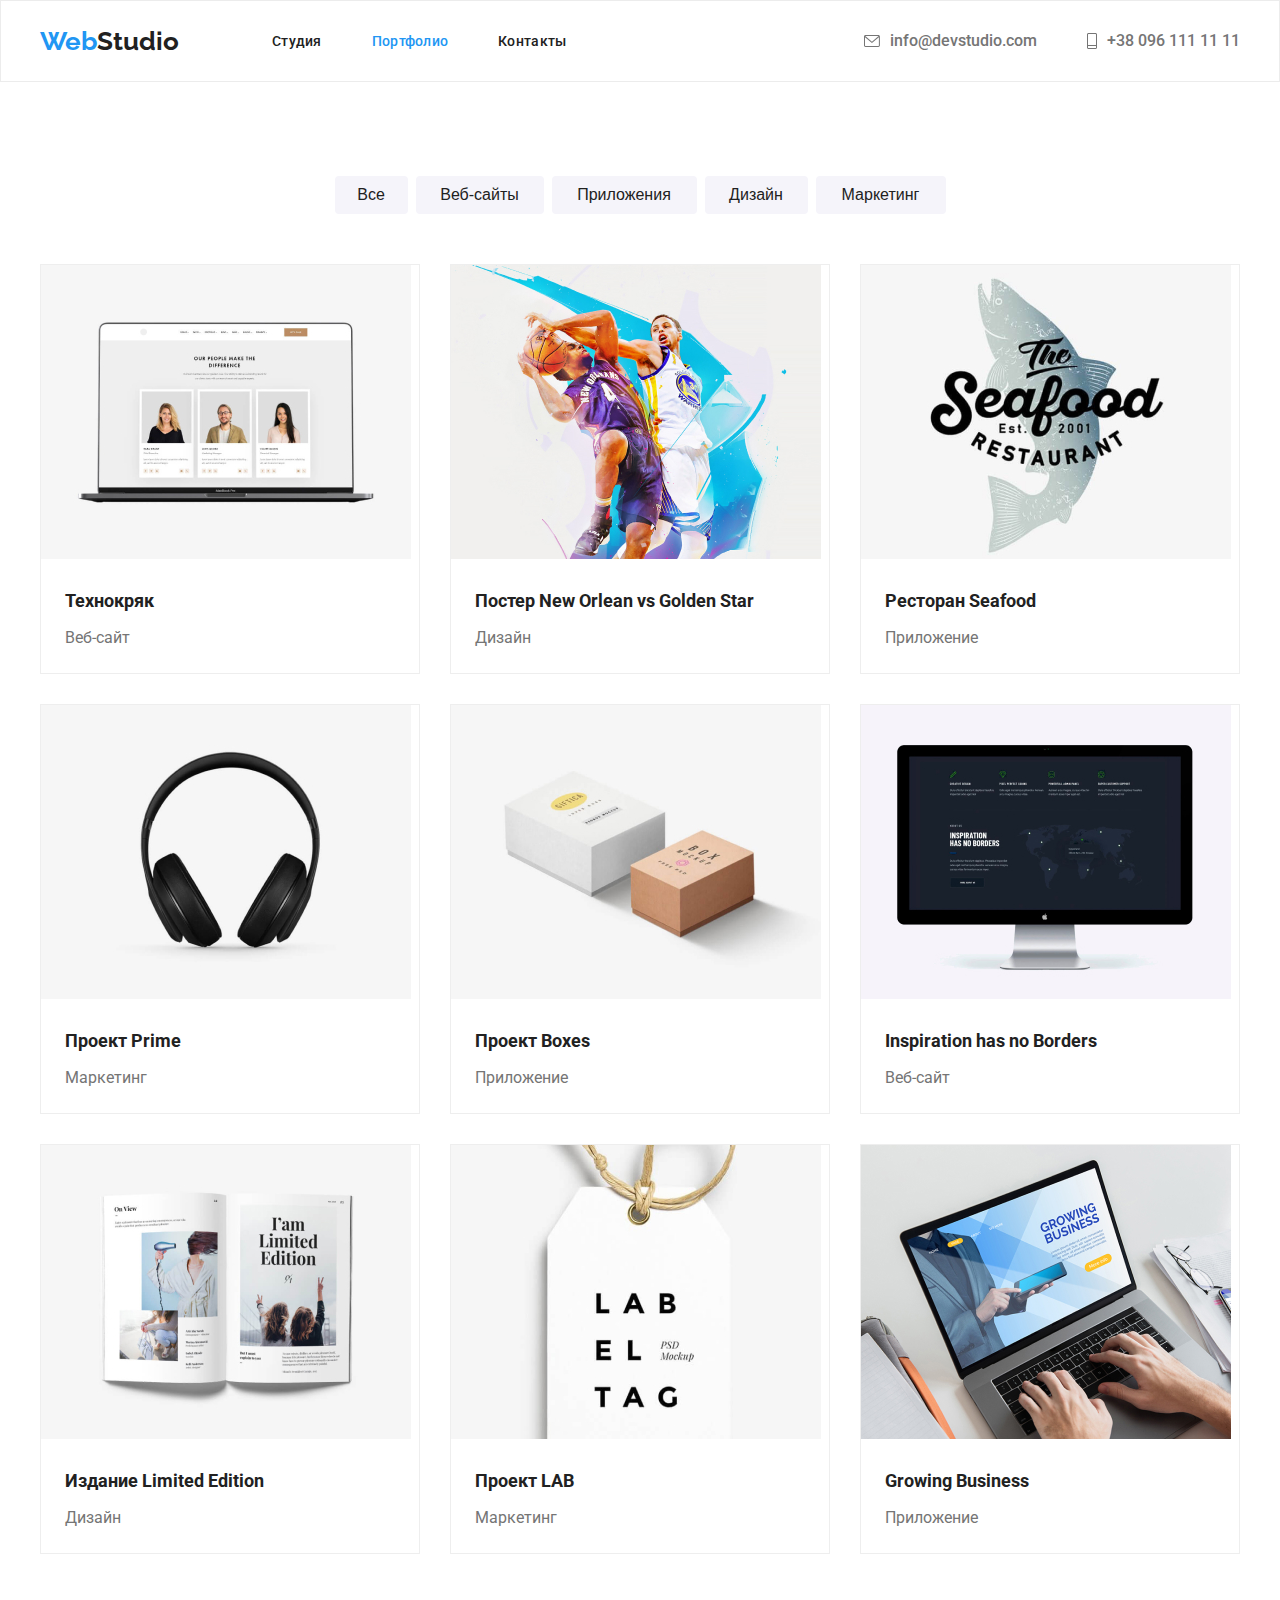
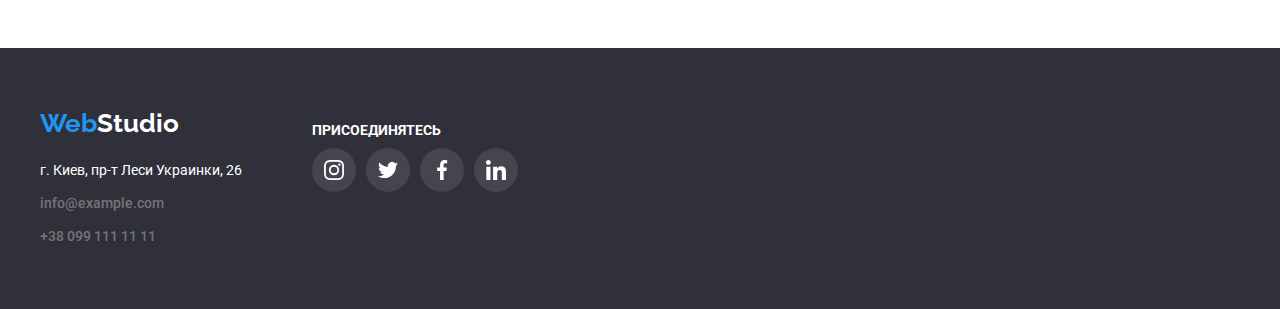
==== commit b1529ae3: "zadaet shirinu knopkam v portfolio,zadaet hover na kartkah i v index (postoyannye klienty)" ====
--- a/portfolio.html
+++ b/portfolio.html
@@ -18,7 +18,7 @@
     <!--SHAPKA-->
     
 
-    <header class="header">
+    <header class="header portfolio">
         <div class="container">
     
             <div class="nav">
@@ -61,11 +61,11 @@
     
                 <h1 class="skryt">skroi menya</h1>
                 <ul class="main-list list">
-                    <li class="main-item"><button class="main-list-filtr">Все</button></li>
-                    <li class="main-item"><button class="main-list-filtr">Веб-сайты</button></li>
-                    <li class="main-item"><button class="main-list-filtr">Приложения</button></li>
-                    <li class="main-item"><button class="main-list-filtr">Дизайн</button></li>
-                    <li class="main-item"><button class="main-list-filtr">Маркетинг</button></li>
+                    <li class="main-item"><button class="main-list-filtr1">Все</button></li>
+                    <li class="main-item"><button class="main-list-filtr2">Веб-сайты</button></li>
+                    <li class="main-item"><button class="main-list-filtr3">Приложения</button></li>
+                    <li class="main-item"><button class="main-list-filtr4">Дизайн</button></li>
+                    <li class="main-item"><button class="main-list-filtr5">Маркетинг</button></li>
                 </ul>
     
                 <div class="div-foto">
--- a/css/style.css
+++ b/css/style.css
@@ -442,7 +442,6 @@
 }
 
 .company-icons {
-  display: inline-block;
   display: flex;
   justify-content: center;
   align-items: center;
@@ -450,6 +449,14 @@
   height: 90px;
   border: 1px solid #afb1b8;
   border-radius: 4px;
+  fill: #afb1b8;
+}
+
+.company-icons:hover,
+.company-icons:focus {
+  border: 1px solid #2196f3;
+  color: var(--logo-color);
+  fill: var(--logo-color);
 }
 
 .logo-icons li:not(:last-child) {
@@ -458,15 +465,18 @@
 
 .logo-icons li:hover,
 .logo-icons li:hover {
+  fill: var(--logo-color);
   color: var(--logo-color);
 }
 
 .primery-main {
-  background-color: #fff;
+  background-color: #ffffff;
+  padding-top: 94px;
+  padding-bottom: 94px;
+}
+
+.portfolio {
   border: 1px solid #ececec;
-  padding-top: 100px;
-
-  padding-bottom: 94px;
 }
 
 .primery-div {
@@ -485,34 +495,174 @@
 }
 
 .main-list li {
+  border-radius: 4px;
+  margin-right: 8px;
+}
+/* .main-list li {
+  display: inline-flex;
+  justify-content: center;
+  text-align: center;
+  padding: 6px 22px;
+  border-radius: 4px;
+  margin-right: 8px;
+} */
+
+.main-list li:last-child {
+  margin-right: 0;
+}
+
+/* .main-list-filtr {
+  display: inline-block;
+  padding: 6px 22px;
+  font-weight: 500;
+  line-height: 1.625;
+  background-color: #f5f4fa;
+  color: var(--primery-title-color);
+  border: transparent;
+  cursor: pointer;
+  border-radius: 4px;
+}
+
+.main-item:nth-child(1) {
+  width: 73px;
+  height: 38px;
+}
+
+.main-item:nth-child(2) {
+  width: 128px;
+  height: 38px;
+}
+
+.main-item:nth-child(3) {
+  width: 145px;
+  height: 38px;
+}
+
+.main-item:nth-child(4) {
+  width: 103px;
+  height: 38px;
+}
+
+.main-item:nth-child(5) {
+  width: 130px;
+  height: 38px;
+} */
+
+.main-list-filtr1:hover {
+  background-color: var(--logo-color);
+  color: #fff;
   box-shadow: 0px 3px 1px rgba(0, 0, 0, 0.1), 0px 1px 2px rgba(0, 0, 0, 0.08),
     0px 2px 2px rgba(0, 0, 0, 0.12);
-  border-radius: 4px;
-  margin-right: 8px;
-}
-
-.main-list li:last-child {
-  margin-right: 0;
-}
-
-.main-list-filtr {
-  width: 128px;
-  height: 38px;
+}
+
+.main-list-filtr2:hover {
+  background-color: var(--logo-color);
+  color: #fff;
+  box-shadow: 0px 3px 1px rgba(0, 0, 0, 0.1), 0px 1px 2px rgba(0, 0, 0, 0.08),
+    0px 2px 2px rgba(0, 0, 0, 0.12);
+}
+
+.main-list-filtr3:hover {
+  background-color: var(--logo-color);
+  color: #fff;
+  box-shadow: 0px 3px 1px rgba(0, 0, 0, 0.1), 0px 1px 2px rgba(0, 0, 0, 0.08),
+    0px 2px 2px rgba(0, 0, 0, 0.12);
+}
+
+.main-list-filtr4:hover {
+  background-color: var(--logo-color);
+  color: #fff;
+  box-shadow: 0px 3px 1px rgba(0, 0, 0, 0.1), 0px 1px 2px rgba(0, 0, 0, 0.08),
+    0px 2px 2px rgba(0, 0, 0, 0.12);
+}
+
+.main-list-filtr5:hover {
+  background-color: var(--logo-color);
+  color: #fff;
+  box-shadow: 0px 3px 1px rgba(0, 0, 0, 0.1), 0px 1px 2px rgba(0, 0, 0, 0.08),
+    0px 2px 2px rgba(0, 0, 0, 0.12);
+}
+
+.main-list-filtr1 {
+  width: 73px;
+  height: 38px;
+  padding: 6px 22px;
   font-weight: 500;
   font-size: 16px;
   line-height: 1.625;
   background-color: #f5f4fa;
   color: var(--primery-title-color);
   border: transparent;
-  align-items: center;
   cursor: pointer;
+  border-radius: 4px;
+}
+
+.main-list-filtr2 {
+  width: 128px;
+  height: 38px;
+  padding: 6px 22px;
+  font-weight: 500;
+  font-size: 16px;
+  line-height: 1.625;
+  background-color: #f5f4fa;
+  color: var(--primery-title-color);
+  border: transparent;
+  cursor: pointer;
+
+  border-radius: 4px;
+}
+
+.main-list-filtr3 {
+  width: 145px;
+  height: 38px;
+  padding: 6px 22px;
+  font-weight: 500;
+  font-size: 16px;
+  line-height: 1.625;
+  background-color: #f5f4fa;
+  color: var(--primery-title-color);
+  border: transparent;
+  cursor: pointer;
+  border-radius: 4px;
+}
+
+.main-list-filtr4 {
+  width: 103px;
+  height: 38px;
+  padding: 6px 22px;
+  font-weight: 500;
+  font-size: 16px;
+  line-height: 1.625;
+  background-color: #f5f4fa;
+  color: var(--primery-title-color);
+  border: transparent;
+  cursor: pointer;
+  border-radius: 4px;
+}
+
+.main-list-filtr5 {
+  width: 130px;
+  height: 38px;
+  padding: 6px 22px;
+  font-weight: 500;
+  font-size: 16px;
+  line-height: 1.625;
+  background-color: #f5f4fa;
+  color: var(--primery-title-color);
+  border: transparent;
+  cursor: pointer;
+  border-radius: 4px;
+}
+
+.div-foto {
+  padding-top: 20px;
 }
 
 .main-foto {
   display: flex;
   flex-wrap: wrap;
   margin: 0;
-  padding-top: 50px;
+  padding: 50;
   padding-left: 0;
   padding-right: 0;
   padding-bottom: 0;
@@ -532,6 +682,12 @@
   margin-right: 0;
 }
 
+.main-foto li:hover,
+.main-foto li:focus {
+  box-shadow: 0px 1px 1px rgba(0, 0, 0, 0.12), 0px 4px 4px rgba(0, 0, 0, 0.06),
+    1px 4px 6px rgba(0, 0, 0, 0.16);
+}
+
 .tovar {
   font-weight: bold;
   font-size: 18px;
@@ -551,12 +707,6 @@
   margin-bottom: 0;
   padding-left: 24px;
   padding-right: 24px;
-}
-
-.main-list-filtr:hover,
-.main-list-filtr:focus {
-  background-color: var(--logo-color);
-  color: #fff;
 }
 
 footer {
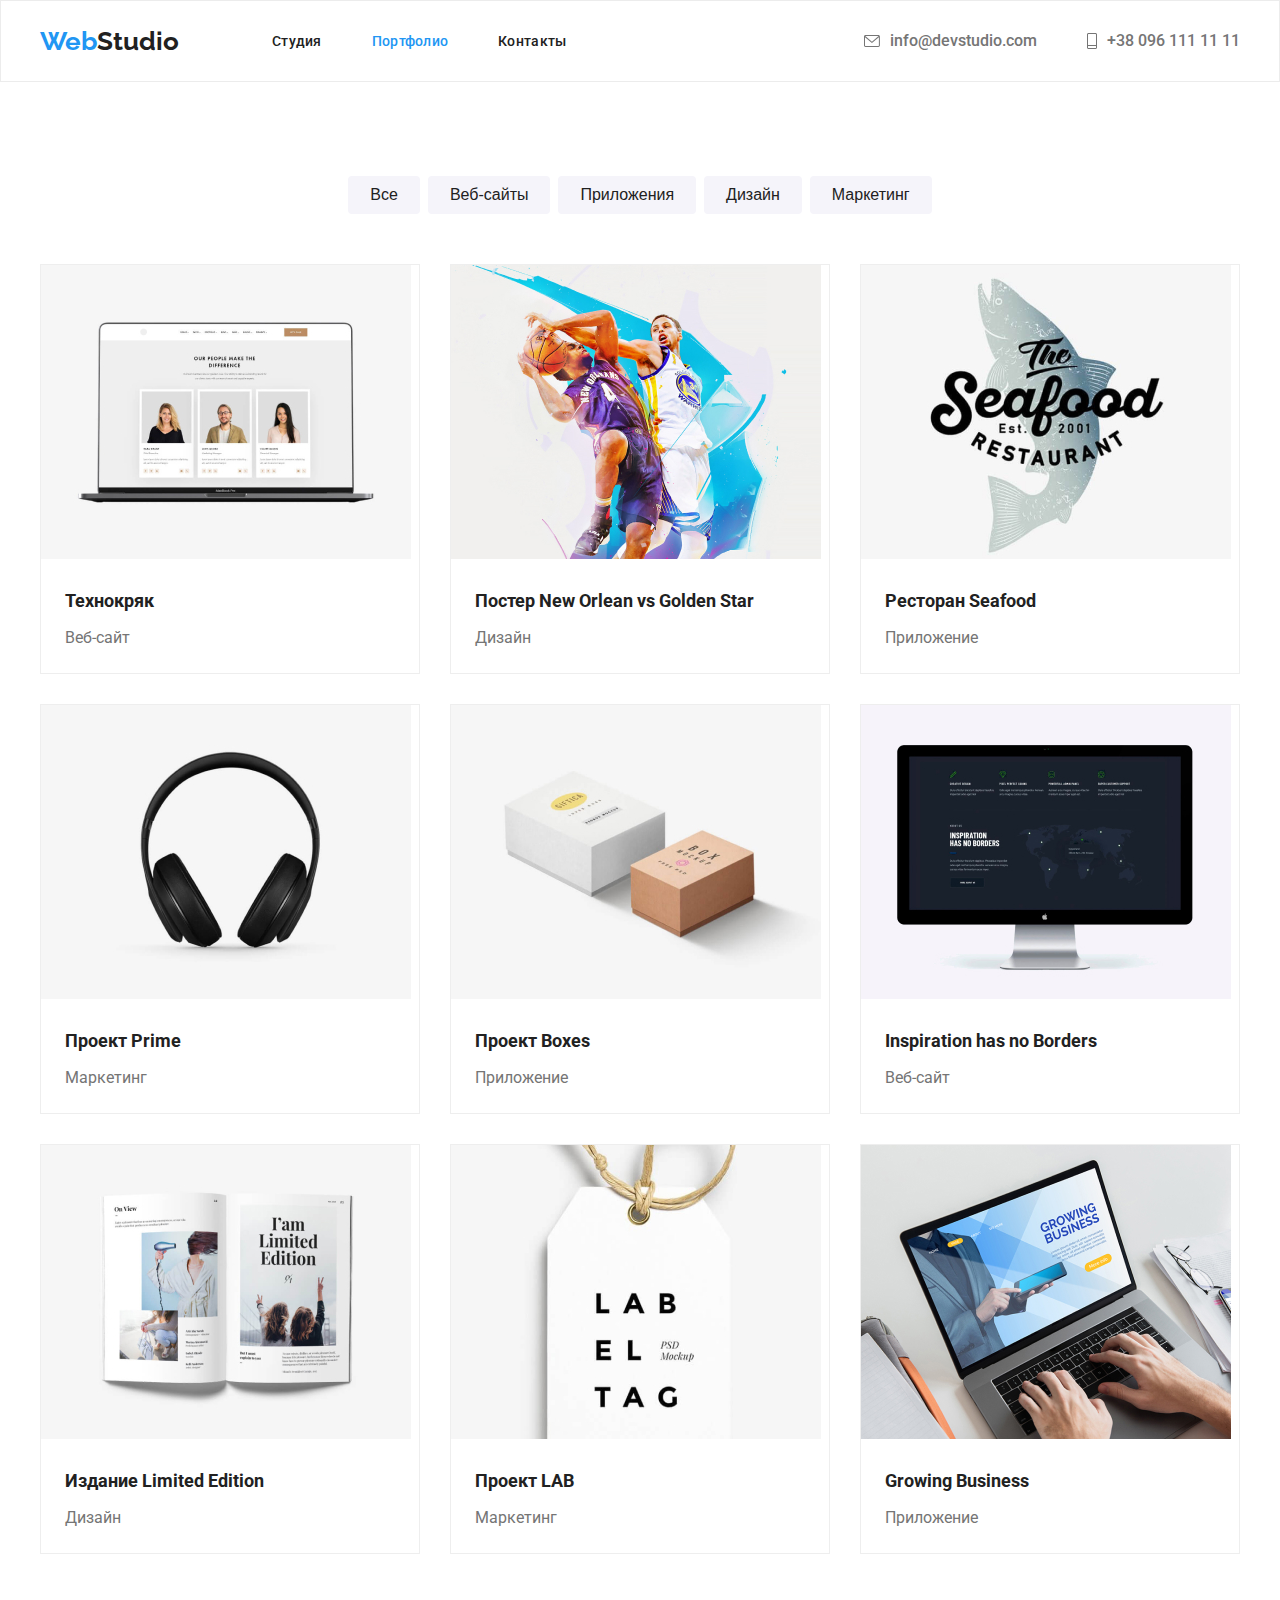
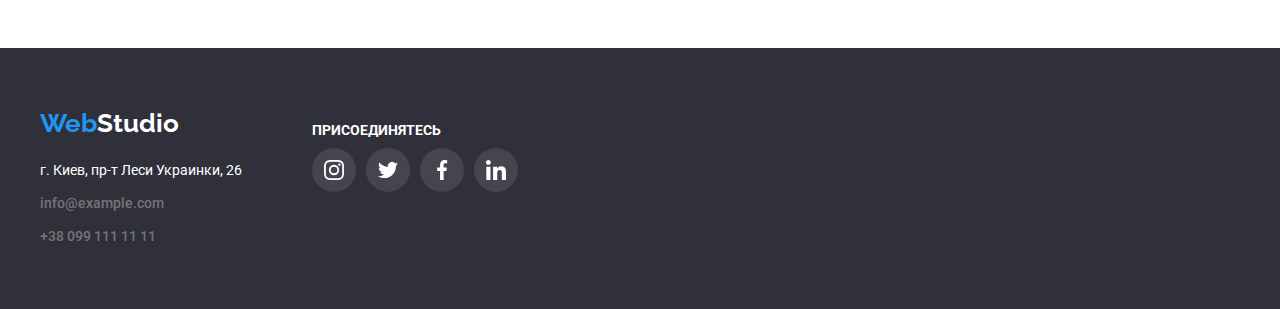
==== commit d1f54ae0: "zadaet ten' na kartki" ====
--- a/portfolio.html
+++ b/portfolio.html
@@ -61,19 +61,21 @@
     
                 <h1 class="skryt">skroi menya</h1>
                 <ul class="main-list list">
-                    <li class="main-item"><button class="main-list-filtr1">Все</button></li>
-                    <li class="main-item"><button class="main-list-filtr2">Веб-сайты</button></li>
-                    <li class="main-item"><button class="main-list-filtr3">Приложения</button></li>
-                    <li class="main-item"><button class="main-list-filtr4">Дизайн</button></li>
-                    <li class="main-item"><button class="main-list-filtr5">Маркетинг</button></li>
+                    <li class="main-item"><button class="main-list-filtr">Все</button></li>
+                    <li class="main-item"><button class="main-list-filtr">Веб-сайты</button></li>
+                    <li class="main-item"><button class="main-list-filtr">Приложения</button></li>
+                    <li class="main-item"><button class="main-list-filtr">Дизайн</button></li>
+                    <li class="main-item"><button class="main-list-filtr">Маркетинг</button></li>
                 </ul>
     
                 <div class="div-foto">
                     <ul class="main-foto list">
                         <li><a href="">
                                 <img src="./images/potrfolio/img.jpg" alt="фотки на ноутбуке">
+                                
                                 <h2 class="tovar">Технокряк</h2>
                                 <p class="put-tovara">Веб-сайт</p>
+                                
                             </a>
                         </li>
                         <li><a href="">
--- a/css/style.css
+++ b/css/style.css
@@ -511,11 +511,13 @@
   margin-right: 0;
 }
 
-/* .main-list-filtr {
+.main-list-filtr {
   display: inline-block;
   padding: 6px 22px;
   font-weight: 500;
+  font-size: 16px;
   line-height: 1.625;
+  text-align: center;
   background-color: #f5f4fa;
   color: var(--primery-title-color);
   border: transparent;
@@ -523,7 +525,7 @@
   border-radius: 4px;
 }
 
-.main-item:nth-child(1) {
+/* .main-item:nth-child(1) {
   width: 73px;
   height: 38px;
 }
@@ -548,14 +550,14 @@
   height: 38px;
 } */
 
-.main-list-filtr1:hover {
+.main-list-filtr:hover {
   background-color: var(--logo-color);
   color: #fff;
   box-shadow: 0px 3px 1px rgba(0, 0, 0, 0.1), 0px 1px 2px rgba(0, 0, 0, 0.08),
     0px 2px 2px rgba(0, 0, 0, 0.12);
 }
 
-.main-list-filtr2:hover {
+/* .main-list-filtr2:hover {
   background-color: var(--logo-color);
   color: #fff;
   box-shadow: 0px 3px 1px rgba(0, 0, 0, 0.1), 0px 1px 2px rgba(0, 0, 0, 0.08),
@@ -652,7 +654,7 @@
   border: transparent;
   cursor: pointer;
   border-radius: 4px;
-}
+} */
 
 .div-foto {
   padding-top: 20px;
@@ -673,7 +675,7 @@
   margin-right: 30px;
   margin-top: 30px;
   padding-bottom: 20px;
-  background: #ffffff;
+  background-color: #ffffff;
   border: 1px solid #eeeeee;
   box-sizing: border-box;
 }
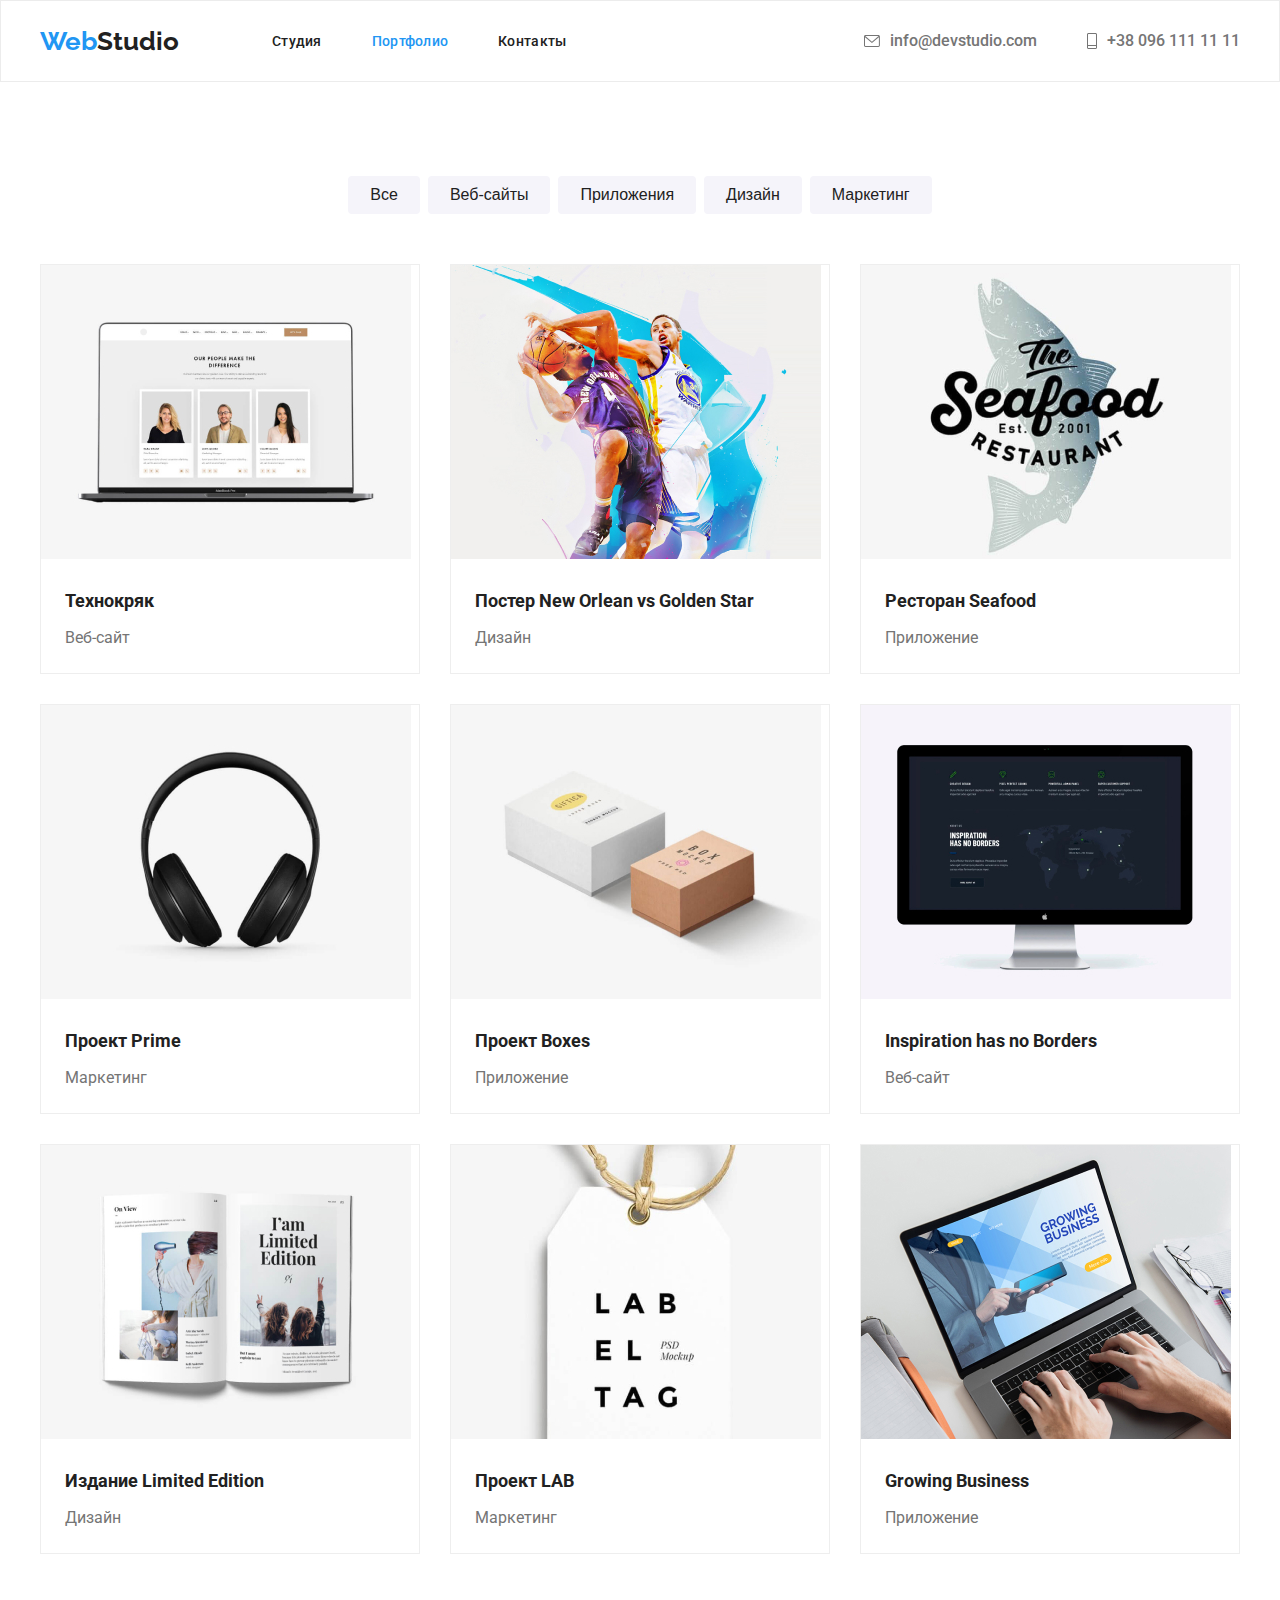
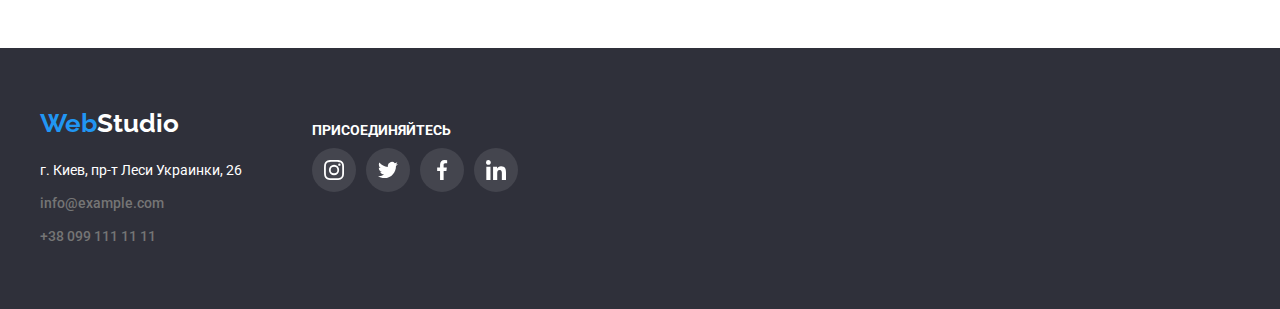
==== commit 64d7c444: "ispravlyaet oshibku v slove v footer" ====
--- a/portfolio.html
+++ b/portfolio.html
@@ -150,7 +150,7 @@
     
             </div>
             <div class="social-link content-box">
-                <p>ПРИCОЕДИНЯТЕCЬ</p>
+                <p>ПРИCОЕДИНЯЙТЕCЬ</p>
     
                 <ul class="social-footer list">
                     <li><a class="footer-icons" href="">
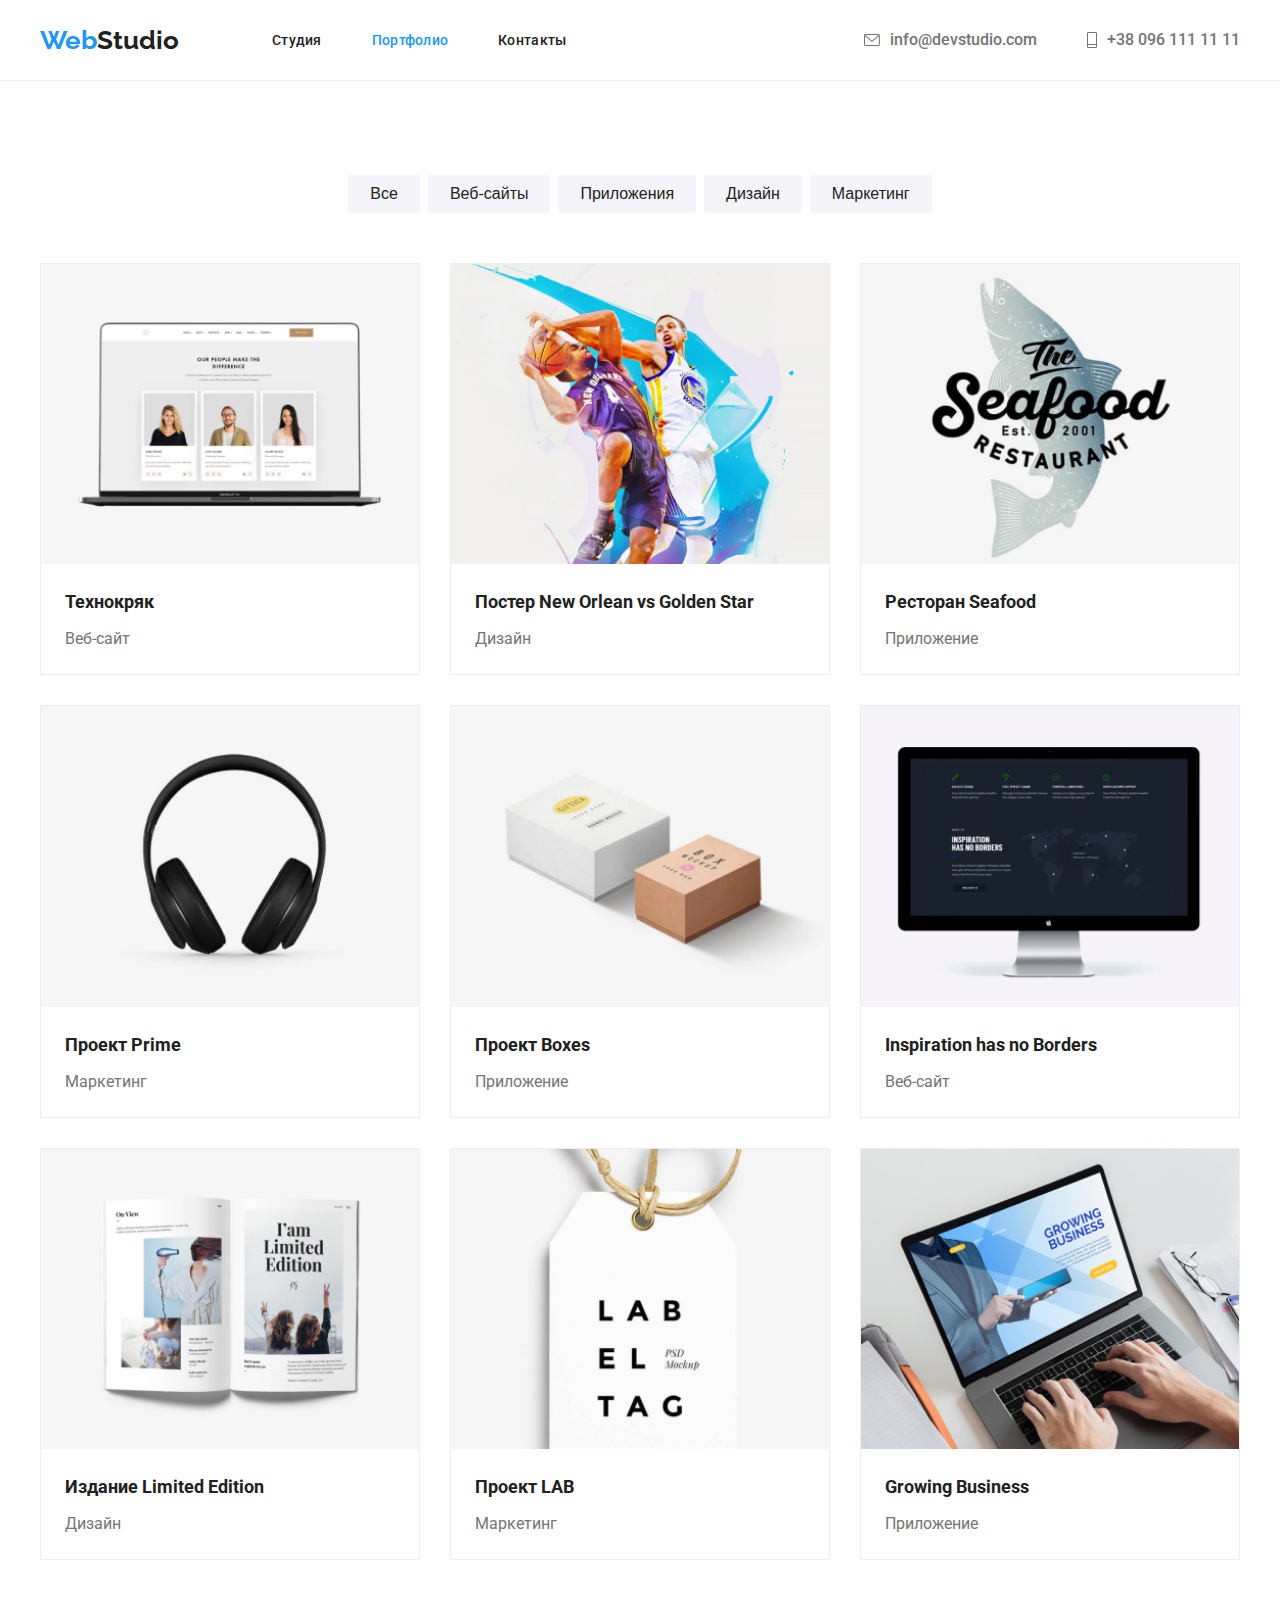
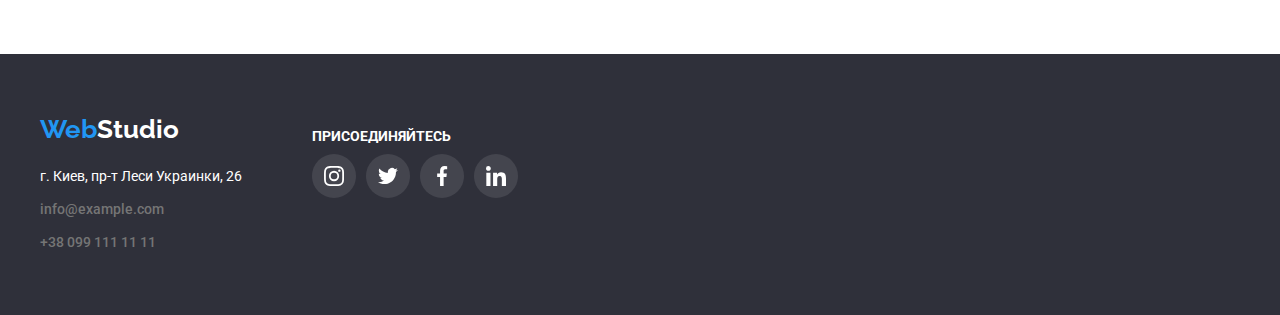
==== commit 1e7baf08: "zadaet shapke portfolio border-bottom, pri hover kartki odinakovogo razmera" ====
--- a/portfolio.html
+++ b/portfolio.html
@@ -79,49 +79,49 @@
                             </a>
                         </li>
                         <li><a href="">
-                                <img src="./images/potrfolio/img(1).jpg" alt="это баскетболисты">
-                                <h2 class="tovar">Постер New Orlean vs Golden Star</h2>
-                                <p class="put-tovara">Дизайн</p>
+                                <img src="./images/potrfolio/img(1).jpg" alt="это баскетболисты" width="370">
+                                <h2 class="tovar" width="370">Постер New Orlean vs Golden Star</h2>
+                                <p class="put-tovara" width="370">Дизайн</p>
                             </a>
                         </li>
                         <li><a href="">
-                                <img src="./images/potrfolio/img(2).jpg" alt="логотип ресторана">
+                                <img src="./images/potrfolio/img(2).jpg" alt="логотип ресторана" width="370">
                                 <h2 class="tovar">Ресторан Seafood</h2>
                                 <p class="put-tovara">Приложение</p>
                             </a>
                         </li>
                         <li><a href="">
-                                <img src="./images/potrfolio/img(3).jpg" alt="наушники">
+                                <img src="./images/potrfolio/img(3).jpg" alt="наушники" width="370">
                                 <h2 class="tovar">Проект Prime</h2>
                                 <p class="put-tovara">Маркетинг</p>
                             </a>
                         </li>
                         <li><a href="">
-                                <img src="./images/potrfolio/img(4).jpg" alt="коробки">
+                                <img src="./images/potrfolio/img(4).jpg" alt="коробки" width="370">
                                 <h2 class="tovar">Проект Boxes</h2>
                                 <p class="put-tovara">Приложение</p>
                             </a>
                         </li>
                         <li><a href="">
-                                <img src="./images/potrfolio/img(5).jpg" alt="компьютр">
+                                <img src="./images/potrfolio/img(5).jpg" alt="компьютр" width="370">
                                 <h2 class="tovar">Inspiration has no Borders</h2>
                                 <p class="put-tovara">Веб-сайт</p>
                             </a>
                         </li>
                         <li><a href="">
-                                <img src="./images/potrfolio/img(6).jpg" alt="открытая книга">
+                                <img src="./images/potrfolio/img(6).jpg" alt="открытая книга" width="370">
                                 <h2 class="tovar">Издание Limited Edition</h2>
                                 <p class="put-tovara">Дизайн</p>
                             </a>
                         </li>
                         <li><a href="">
-                                <img src="./images/potrfolio/img(7).jpg" alt="бумажная этикетка">
+                                <img src="./images/potrfolio/img(7).jpg" alt="бумажная этикетка" width="370">
                                 <h2 class="tovar">Проект LAB</h2>
                                 <p class="put-tovara">Маркетинг</p>
                             </a>
                         </li>
                         <li><a href="">
-                                <img src="./images/potrfolio/img(8).jpg" alt="рука на клавиатуре">
+                                <img src="./images/potrfolio/img(8).jpg" alt="рука на клавиатуре" width="370">
                                 <h2 class="tovar">Growing Business</h2>
                                 <p class="put-tovara">Приложение</p>
                             </a>
--- a/css/style.css
+++ b/css/style.css
@@ -54,6 +54,11 @@
   font-family: Roboto;
   text-decoration: none;
 }
+
+.portfolio {
+  border-bottom: 1px solid #ececec;
+}
+
 .header {
   background-color: #fff;
 }
@@ -475,10 +480,6 @@
   padding-bottom: 94px;
 }
 
-.portfolio {
-  border: 1px solid #ececec;
-}
-
 .primery-div {
   width: 1230px;
   padding-left: 15px;
@@ -661,13 +662,19 @@
 }
 
 .main-foto {
-  display: flex;
+  height: auto;
+  display: inline-flex;
   flex-wrap: wrap;
   margin: 0;
-  padding: 50;
   padding-left: 0;
   padding-right: 0;
   padding-bottom: 0;
+}
+
+img {
+  display: block;
+  width: 100%;
+  height: auto;
 }
 
 .main-foto li {
